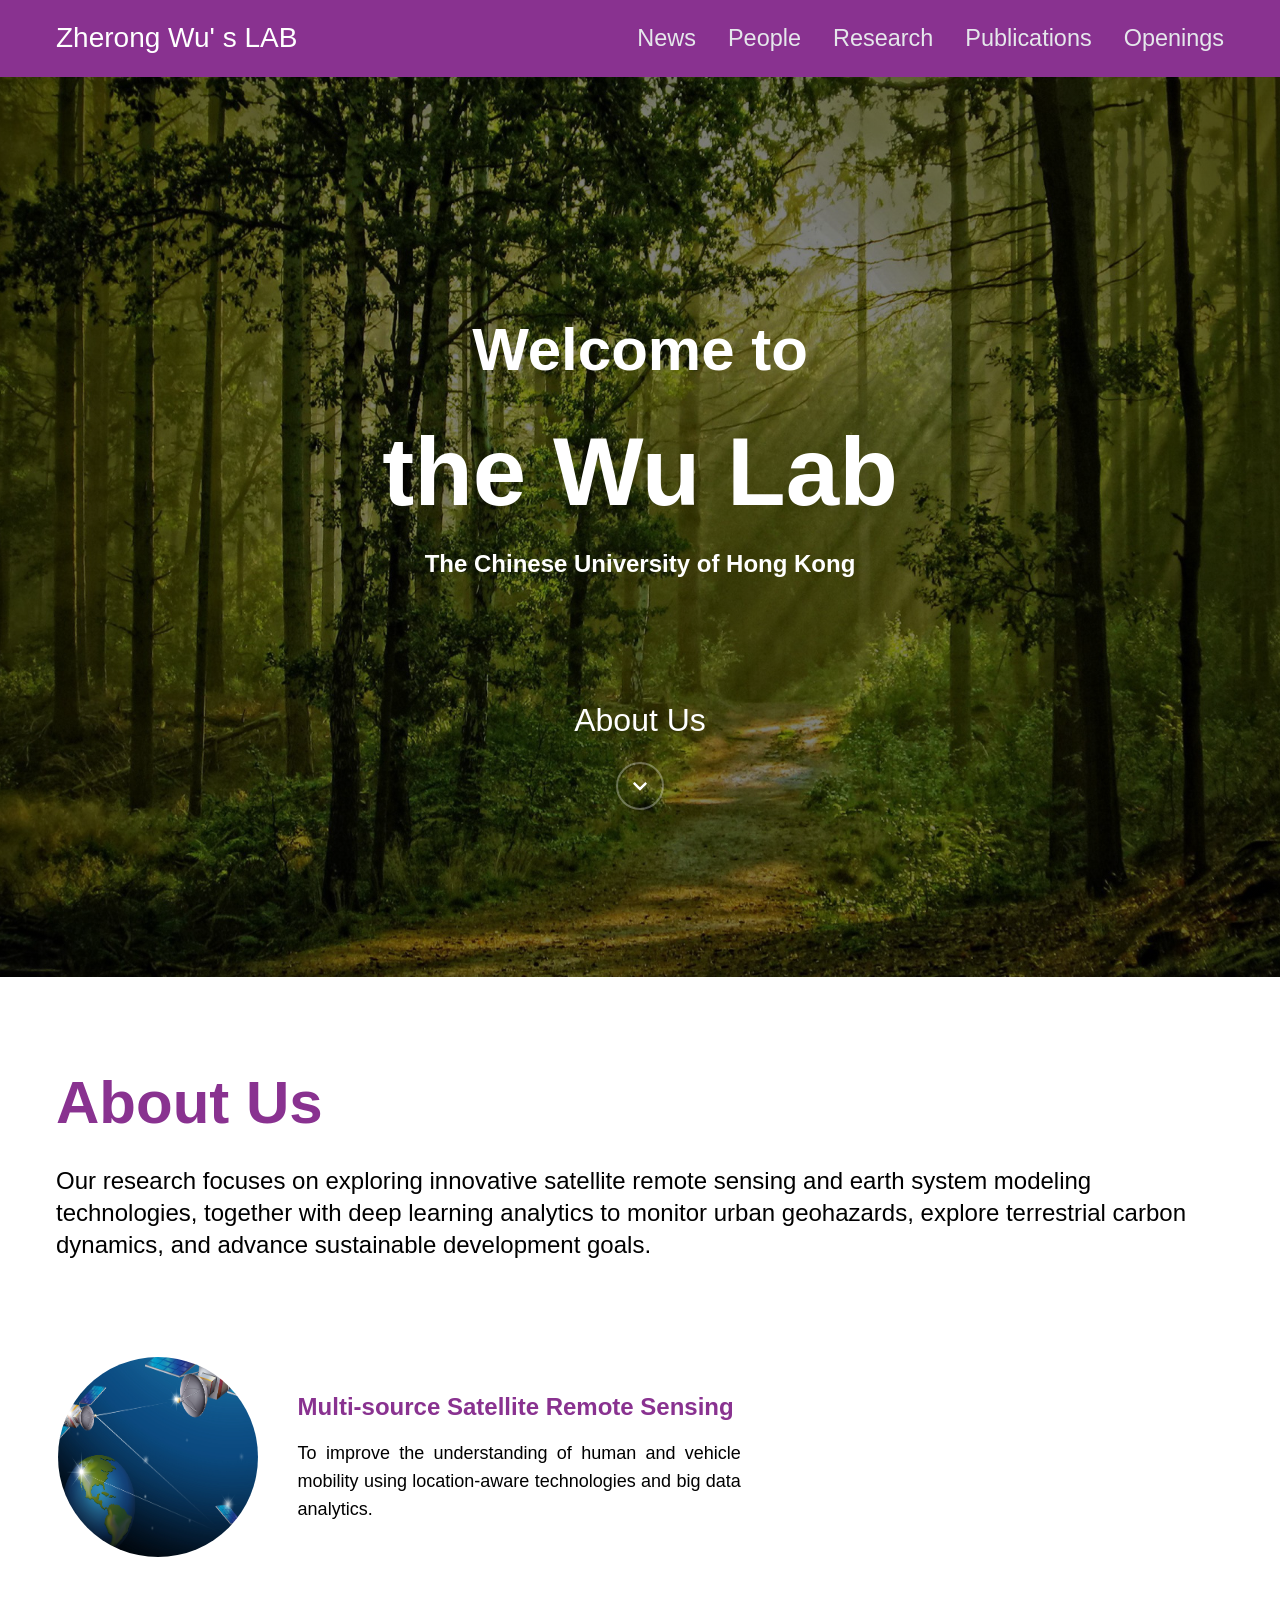
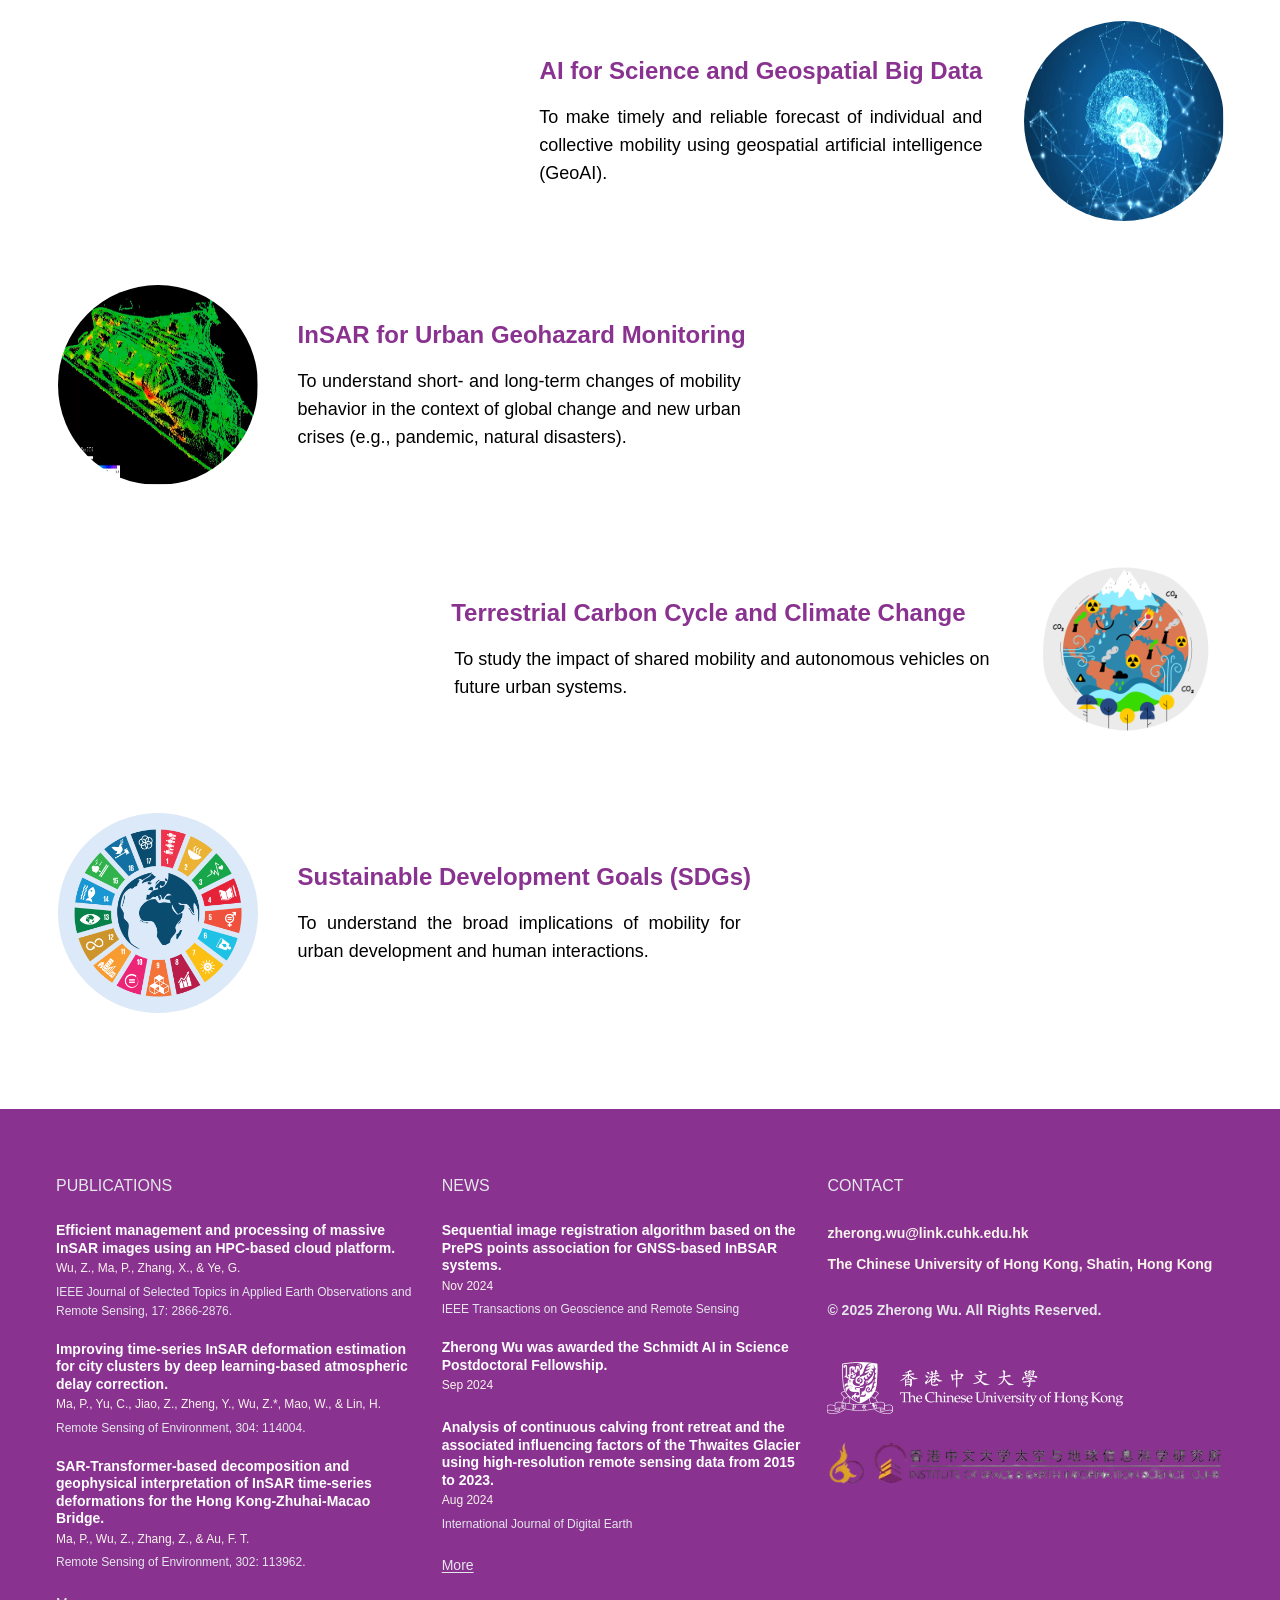
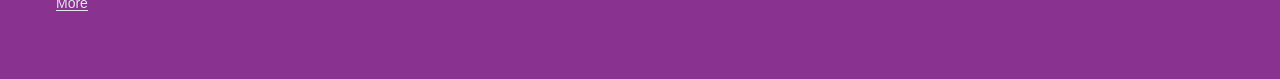
==== index.html @ 157e5510 "Update index.html" ====
<!DOCTYPE html>
<html lang="en">
<head>
    <meta charset="UTF-8">
    <meta name="viewport" content="width=device-width, initial-scale=1.0">
    <title>Science</title>
    <link rel="stylesheet" href="css/all.css">
    <link rel="stylesheet" href="css/common.css">
    <link rel="stylesheet" href="css/index.css">
</head>
<body>
    <nav class="navbar">
        <div class="wrapper">
            <div class="content">
                <div class="logo">
                    <a href="index.html">
                        <h1 class="logo">Zherong Wu' s LAB</h1>
                    </a>
                </div>
                <button class="menu">
                    <span></span>
                    <span></span>
                    <span></span>
                </button>
                <ul class="nav">
                    <li><a href="news.html">News</a></li>
                    <li><a href="people.html">People</a></li>
                    <li><a href="research.html">Research</a></li>
                    <li><a href="publications.html">Publications</a></li>
                    <li><a href="openings.html">Openings</a></li>
                </ul>
            </div>
        </div>
    </nav>

    <section class="banner">
        <div class="content">
            <div class="title">
                <h2>Welcome to</h2>
                <h1>the Wu Lab</h1>
                <h3>The Chinese University of Hong Kong</h3>
            </div>
            <a href="#" class="btn">
                <span>About Us</span>
                <svg class="icon" viewBox="0 0 24 24">
                    <path d="M7.41 8.59L12 13.17l4.59-4.58L18 10l-6 6-6-6 1.41-1.41z"/>
                </svg>
            </a>
        </div>
    </section>

    <section class="about">
        <div class="wrapper">
            <div class="intro">
                <h2>About Us</h2>
                <p style="color:#000;">Our research focuses on exploring innovative satellite remote sensing and earth system modeling technologies, together with deep learning analytics to monitor urban geohazards, explore terrestrial carbon dynamics, and advance sustainable development goals.</p>
            </div>

            <div class="grid">
                <div class="item">
                    <a href="#" class="image">
                        <img src="images/Satellite Remote Sensing.jpg" alt="">
                    </a>
                    <div class="content">
                        <h3>Multi-source Satellite Remote Sensing</h3>
                        <p>To improve the understanding of human and vehicle mobility using location-aware technologies and big data analytics.</p>
                    </div>
                </div>

                <div class="item reverse">
                    <div class="content">
                        <h3>AI for Science and Geospatial Big Data</h3>
                        <p>To make timely and reliable forecast of individual and collective mobility using geospatial artificial intelligence (GeoAI).</p>
                    </div>
                    <a href="#" class="image">
                        <img src="images/test.png" alt="">
                    </a>
                </div>

                <div class="item">
                    <a href="#" class="image">
                        <img src="images/20250219142546.png" alt="">
                    </a>
                    <div class="content">
                        <h3>InSAR for Urban Geohazard Monitoring</h3>
                        <p>To understand short- and long-term changes of mobility behavior in the context of global change and new urban crises (e.g., pandemic, natural disasters).</p>
                    </div>
                </div>

                <div class="item reverse">
                    <div class="content">
                        <h3 style="position: relative;left:-88px;">Terrestrial Carbon Cycle and Climate Change</h3>
                        <p style="text-align: left !important;position: relative;left: -85px;width: 564px;">To study the impact of shared mobility and autonomous vehicles on future urban systems.</p>
                    </div>
                    <a href="#" class="image">
                        <img src="images/Terrestrial Carbon Cycle.jpg" alt="">
                    </a>
                </div>

                <div class="item">
                    <a href="#" class="image">
                        <img src="images/SDGS.png" alt="">
                    </a>
                    <div class="content">
                        <h3>Sustainable Development Goals (SDGs)</h3>
                        <p>To understand the broad implications of mobility for urban development and human interactions.</p>
                    </div>
                </div>
    </section>

 <footer class="footer">
        <div class="wrapper">
            <div class="content">
                <div class="section">
                    <h4>PUBLICATIONS</h4>
                    <div class="item">
                        <a href="#">
                            <h4>Efficient management and processing of massive InSAR images using an HPC-based cloud platform.</h4>
                        </a>
                        <div class="authors">Wu, Z., Ma, P., Zhang, X., & Ye, G.</div>
                        <div class="journal">IEEE Journal of Selected Topics in Applied Earth Observations and Remote Sensing, 17: 2866-2876.</div>
                    </div>
                    <div class="item">
                        <a href="#">
                            <h4>Improving time-series InSAR deformation estimation for city clusters by deep learning-based atmospheric delay correction.</h4>
                        </a>
                        <div class="authors">Ma, P., Yu, C., Jiao, Z., Zheng, Y., Wu, Z.*, Mao, W., & Lin, H.</div>
                        <div class="journal">Remote Sensing of Environment, 304: 114004.</div>
                    </div>
                    <div class="item">
                        <a href="#">
                            <h4>SAR-Transformer-based decomposition and geophysical interpretation of InSAR time-series deformations for the Hong Kong-Zhuhai-Macao Bridge.</h4>
                        </a>
                        <div class="authors">Ma, P., Wu, Z., Zhang, Z., & Au, F. T.</div>
                        <div class="journal">Remote Sensing of Environment, 302: 113962.</div>
                    </div>
                    <a href="#" class="more">More</a>
                </div>

                <div class="section">
                    <h4>NEWS</h4>
                    <div class="item">
                        <a href="#">
                            <h4> Sequential image registration algorithm based on the PrePS points association for GNSS-based InBSAR systems.</h4>
                        </a>
                        <div class="date">Nov 2024</div>
                        <div class="journal">IEEE Transactions on Geoscience and Remote Sensing</div>
                    </div>
                    <div class="item">
                        <a href="#">
                            <h4>Zherong Wu was awarded the Schmidt AI in Science Postdoctoral Fellowship.</h4>
                        </a>
                        <div class="date">Sep 2024</div>
                    </div>
                    <div class="item">
                        <a href="#">
                            <h4> Analysis of continuous calving front retreat and the associated influencing factors of the Thwaites Glacier using high-resolution remote sensing data from 2015 to 2023.</h4>
                        </a>
                        <div class="date">Aug 2024</div>
                        <div class="journal">International Journal of Digital Earth</div>
                    </div>
                    <a href="#" class="more">More</a>
                </div>

                <div class="section">
                    <h4>CONTACT</h4>
                    <a href="#" class="email">zherong.wu@link.cuhk.edu.hk</a>
                    <p class="address"> The Chinese University of Hong Kong, Shatin, Hong Kong</p>
                    <div class="copyright">© 2025 Zherong Wu. All Rights Reserved.</div>
                    <div class="logos">
                        <a href="#"><img src="images/Logo1.png" alt=""></a>
                        <a href="#"><img src="images/ISEIS_logo.png" alt=""></a>
                    </div>
                </div>
            </div>
        </div>
    </footer>
    <script src="js/script.js"></script>
</body>
</html>
---- css/common.css ----
* {
    margin: 0;
    padding: 0;
    box-sizing: border-box;
}

body {
    font-family: Georgia, Arial, sans-serif;
    line-height: 1.6;
}

a {
    text-decoration: none;
}

li {
    list-style: none;
}

.wrapper {
    max-width: 1200px;
    margin: 0 auto;
    padding: 0 1rem;
}

.navbar {
    font-family: DM Sans,sans-serif;
    position: relative;
    padding: 1rem 2rem;
    background-color: #893290;
}

.navbar .content {
    display: flex;
    justify-content: space-between;
    align-items: center;
}

.navbar .logo {
    display: flex;
    align-items: center;
}

.navbar .logo img {
    width: auto;
    height: 54px;
}

.navbar .logo h1{
    color: #fff;
    font-weight: 300;
}

.navbar .nav {
    display: flex;
    gap: 2rem;
    background-color: #893290;
    transition: all 0.3s ease-in-out;
}

.navbar .nav a {
    font-size: 1.465rem;
    line-height: 1.75rem;
    color: #e5e7eb;
    transition: all 0.3s ease;
}

.navbar .nav a:hover {
    color: #69c0ff;
}

.navbar .menu {
    display: none;
    position: relative;
    flex-direction: column;
    justify-content: space-between;
    width: 30px;
    height: 21px;
    padding: 0;
    background: transparent;
    border: none;
    cursor: pointer;
    z-index: 10;
}

.navbar .menu span {
    width: 100%;
    height: 3px;
    background-color: #e5e7eb;
    transition: all 0.3s ease-in-out;
}

.footer {
    padding: 4rem 0;
    background-color: #893290;
    color: #e5e7eb;
}

.footer .content {
    display: flex;
    gap: 1.5rem;
}

.footer .section {
    display: flex;
    flex-direction: column;
    flex: 1;
    gap: 0.5rem;
}

.footer h4 {
    margin-bottom: 1rem;
    font-size: 1rem;
    font-weight: 400;
}

.footer .item {
    margin-bottom: 0.75rem;
}

.footer .item h4 {
    margin-bottom: 0.125rem;
    font-size: 0.875rem;
    line-height: 1.25;
    font-weight: bold;
    color: #fff;
    text-underline-offset: 4px;
}

.footer .item h4:hover {
    text-decoration: underline;
}

.footer .authors,
.footer .date {
    margin-bottom: 0.25rem;
    font-size: 0.75rem;
    color: #f8f4eb;
}

.footer .journal {
    font-size: 0.75rem;
    /* font-style: italic; */
    font-weight: 300;
}

.footer .more {
    font-size: 0.875rem;
    /* font-style: italic; */
    color: #e5e7eb;
    text-decoration: underline;
    text-underline-offset: 2px;
    transition: all 0.3s;
}

.footer .more:hover {
    color: #69c0ff;
}

.footer .email,
.footer .address {
    font-size: 0.875rem;
    font-weight: bold;
    color: #f8f4eb;
}

.footer .email:hover {
    text-decoration: underline;
    text-underline-offset: 2px;
}

.footer .copyright {
    margin: 1rem 0 2rem;
    font-size: 0.875rem;
    font-weight: bold;
}

.footer .logos {
    display: flex;
    flex-direction: column;
    gap: 1rem;
}

.footer .logos img {
    height: 52px;
}

@media (max-width: 768px) {
    .footer .content {
        flex-direction: column;
        gap: 2.5rem;
    }

    .navbar .menu {
        display: flex;
    }

    .navbar .nav {
        position: absolute;
        display: flex;
        flex-direction: column;
        top: 100%;
        left: 0;
        right: 0;
        padding: 0;
        gap: 0;
        background-color: #893290;
        box-shadow: 0 2px 5px rgba(0,0,0,0.2);
        opacity: 0;
        visibility: hidden;
        transform: translateY(-10px);
        pointer-events: none;
        z-index: 1000;
    }

    .navbar .nav.active {
        padding: 1rem 0;
        opacity: 1;
        visibility: visible;
        transform: translateY(0);
        pointer-events: auto;
    }

    .navbar .nav li {
        width: 100%;
        opacity: 0;
        transform: translateX(-10px);
        transition: all 0.3s ease-in-out;
        border-bottom: 1px solid rgba(255, 255, 255, 0.1);
    }

    .navbar .nav li:last-child {
        border-bottom: none;
    }

    .navbar .nav a {
        display: block;
        padding: 1rem 2rem;
    }

    .navbar .nav a:hover {
        background-color: rgba(255, 255, 255, 0.05);
    }

    .navbar .nav.active li {
        opacity: 1;
        transform: translateX(0);
    }

    .navbar .menu.active span:nth-child(1) {
        transform: translateY(9px) rotate(45deg);
    }

    .navbar .menu.active span:nth-child(2) {
        opacity: 0;
    }

    .navbar .menu.active span:nth-child(3) {
        transform: translateY(-9px) rotate(-45deg);
    }
}
---- css/index.css ----
/*  */
.banner {
    font-family: DM Sans,sans-serif;
    display: flex;
    align-items: flex-start;
    justify-content: center;
    position: relative;
    height: 100vh;
    text-align: center;
    color: #fff;
    background-image: linear-gradient(rgba(0, 0, 0, 0.5), rgba(0, 0, 0, 0.5)), url('../images/Forest.jpg');
    background-size: cover;
    background-position: center;
    background-repeat: no-repeat;
}

.banner .content {
    display: flex;
    flex-direction: column;
    justify-content: space-between;
    max-width: 1200px;
    height: 60vh;
    margin-top: 25vh;
    padding: 0 1rem;
}

.banner .title {
    margin-bottom: auto;
}

.banner h2 {
    margin-bottom: 1rem;
    font-size: 3.75rem;
    font-weight: 600;
}

.banner h1 {
    margin-bottom: 1rem;
    font-size: 6rem;
    line-height: 1.2;
    font-weight: 700;
}

.banner h3 {
    margin-bottom: 3rem;
    font-size: 1.5rem;
    font-weight: 600;
}

.banner .btn {
    display: inline-flex;
    flex-direction: column;
    align-items: center;
    gap: 1rem;
    margin-bottom: 2rem;
    font-size: 2rem;
    color: #fff;
    transition: all 0.3s ease;
    animation: floating 2s ease-in-out infinite;
}

.banner .btn span {
    font-weight: 300;
}

.banner .btn .icon {
    width: 48px;
    height: 48px;
    padding: 8px;
    fill: currentColor;
    border: 2px solid rgba(255, 255, 255, 0.3);
    border-radius: 50%;
    transition: all 0.3s ease;
}

.banner .btn:hover {
    color: #69c0ff;
}

.banner .btn:hover .icon {
    border-color: #69c0ff;
}

@media (max-width: 768px) {
    .banner h1 {
        font-size: 3.75rem;
    }

    .banner h2 {
        font-size: 1.5rem;
    }

    .banner h3 {
        font-size: 1.25rem;
    }

    .banner .btn {
        font-size: 1.5rem;
    }

    .banner .btn .icon {
        width: 40px;
        height: 40px;
        padding: 6px;
    }
}

@media (max-width: 480px) {
    .banner h1 {
        font-size: 3rem;
    }

    .banner h2 {
        font-size: 1.25rem;
    }

    .banner h3 {
        font-size: 1rem;
    }
}

@keyframes floating {
    0% {
        transform: translateY(0);
    }
    50% {
        transform: translateY(15px);
    }
    100% {
        transform: translateY(0);
    }
}

.about {
    padding: 6rem 0;
}

.about .intro {
    margin: 0 auto 6rem;
}

.about .intro h2 {
    font-family: DM Sans,sans-serif;
    margin-bottom: 2rem;
    font-size: 3.75rem;
    line-height: 1;
    color: #893290;
}

.about .intro p {
    font-size: 1.5rem;
    line-height: 2rem;
    color: #893290;
}

.about .intro .link {
    color: #D4A6E3;
}

.about .grid {
    display: grid;
    grid-template-columns: repeat(5, 1fr);
    gap: 2.5rem;
    row-gap: 4rem;
}

.about .grid .item {
    display: contents;
}

.about .grid .image {
    grid-column: span 1;
    justify-self: end;
    width: 200px;
    height: 200px;
    border-radius: 50%;
    overflow: hidden;
}

.about .grid .content {
    grid-column: span 2;
    align-self: center;
}

.about .grid .item.reverse .image {
    grid-column: 5/6;
}

.about .grid .item.reverse .content {
    grid-column: 3/5;
    text-align: right;
}

.about .grid .image img {
    width: 100%;
    height: 100%;
    object-fit: fill;
}

.about .grid h3 {
    font-family: DM Sans,sans-serif;
    margin-bottom: 1rem;
    font-size: 1.5rem;
    line-height: 2rem;
    font-weight: 700;
    color: #893290;
    white-space: nowrap;
}

.about .grid p {
    font-size: 1.125rem;
    line-height: 1.75rem;
    color: #000;
    text-align: justify;
}

@media (max-width: 1024px) {
    .about .grid .image {
        width: 160px;
        height: 160px;
    }

    .about .grid h3 {
        font-size: 1.25rem;
        line-height: 1.75rem;
    }

    .about .grid p {
        font-size: 1rem;
        line-height: 1.5rem;
    }
}

@media (max-width: 768px) {
    .banner h1 {
        font-size: 3rem;
    }

    .banner h2 {
        font-size: 1.5rem;
    }

    .banner h3 {
        font-size: 1.25rem;
    }

    .banner .btn {
        font-size: 1.5rem;
    }

    .banner .btn .icon {
        width: 40px;
        height: 40px;
        padding: 6px;
    }

    .about {
        padding: 4rem 0;
    }

    .about .intro {
        margin-bottom: 4rem;
        padding: 0 1rem;
    }

    .about .grid {
        display: grid;
        grid-template-columns: repeat(3, 1fr);
        gap: 2.5rem;
        padding: 0 1rem;
    }

    .about .grid .image {
        width: 90px;
        height: 90px;
        grid-column: span 1;
    }

    .about .grid .content {
        grid-column: span 2;
    }

    .about .grid .item.reverse .image {
        grid-column: 3/4;
    }

    .about .grid .item.reverse .content {
        grid-column: 1/3;
        text-align: right;
    }

    .about .grid h3 {
        margin-bottom: 0.5rem;
        font-size: 0.75rem;
        line-height: 1rem;
    }

    .about .grid p {
        font-size: 0.75rem;
        line-height: 1rem;
    }
}

@media (max-width: 640px) {
    .about .intro h2 {
        font-size: 1.25rem;
        line-height: 1.75rem;
    }

    .about .intro p {
        font-size: 1.25rem;
        line-height: 1.75rem;
    }
}

@media (max-width: 480px) {
    .banner h1 {
        font-size: 2.5rem;
    }

    .banner h2 {
        font-size: 1.25rem;
    }

    .banner h3 {
        font-size: 1rem;
    }

    .about .intro h2 {
        font-size: 2rem;
    }

    .about .intro p {
        font-size: 1rem;
    }

    .about .grid .image {
        width: 90px;
        height: 90px;
    }
}
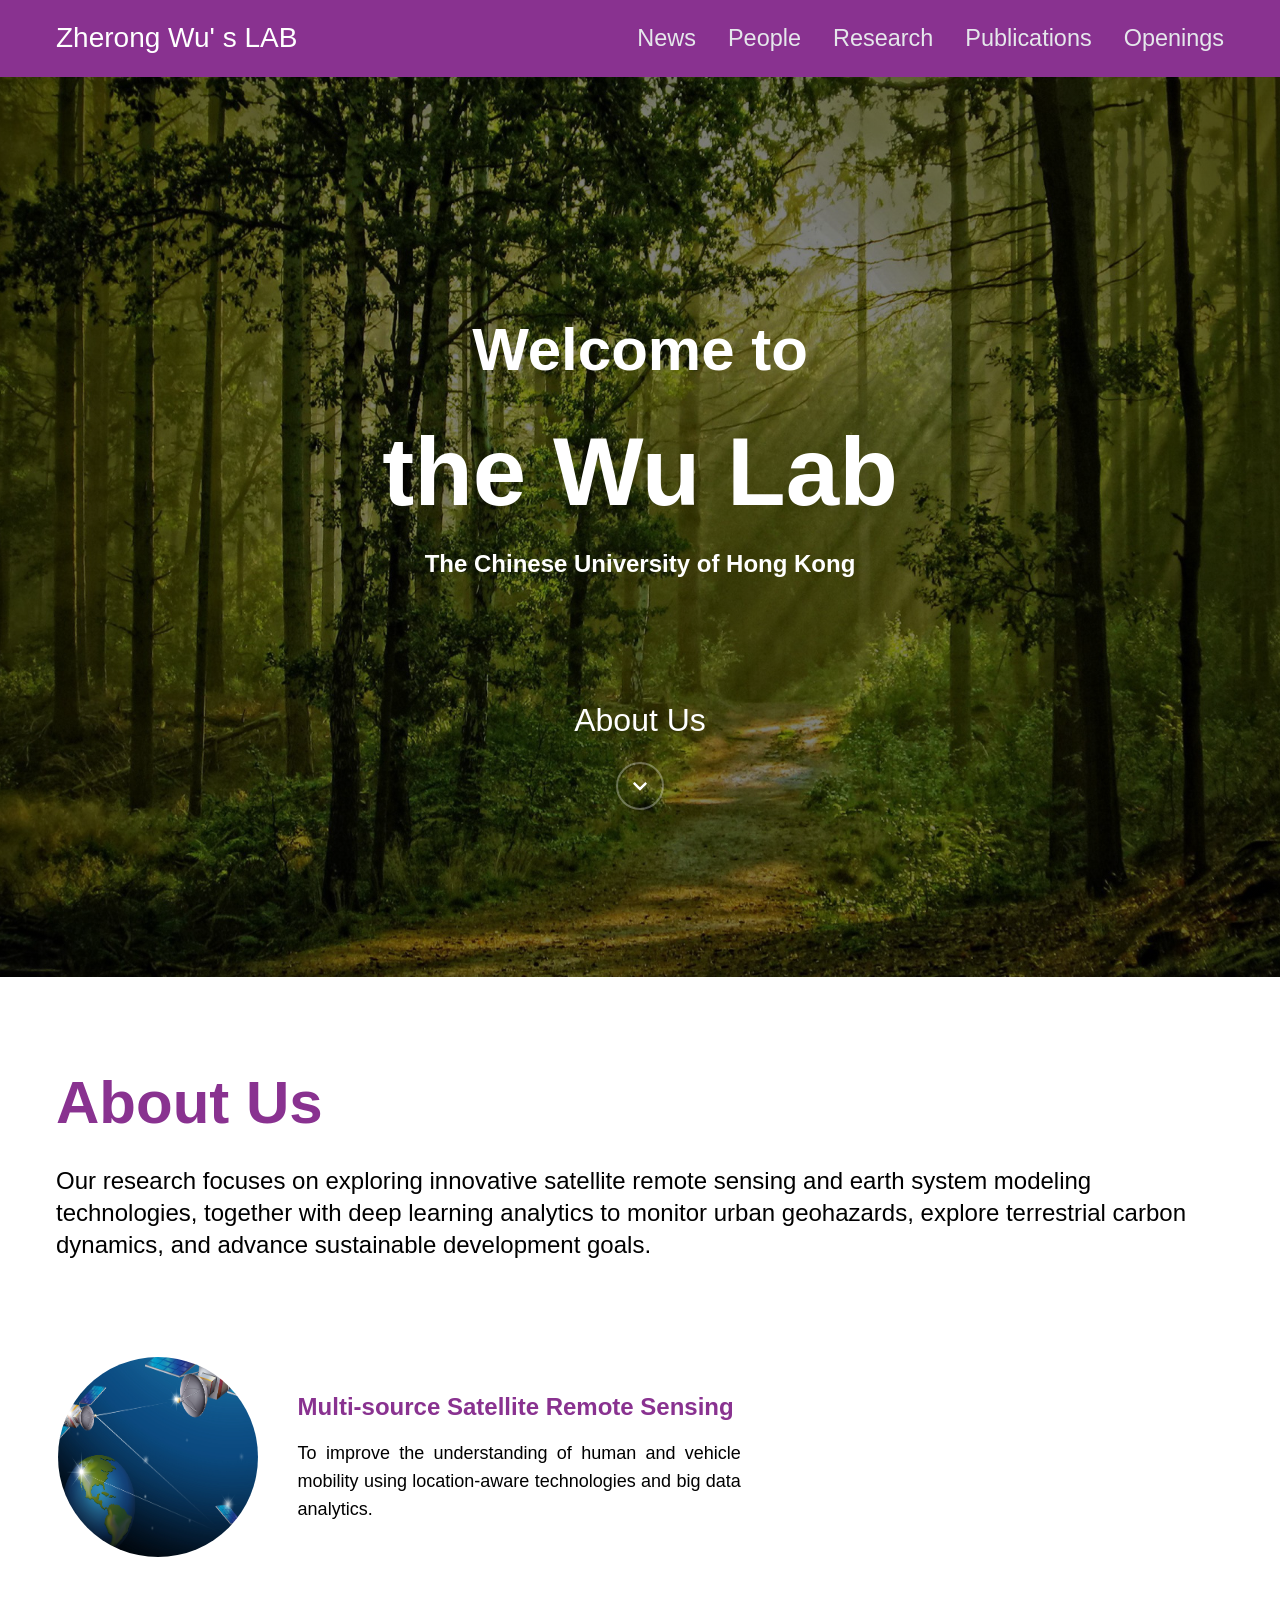
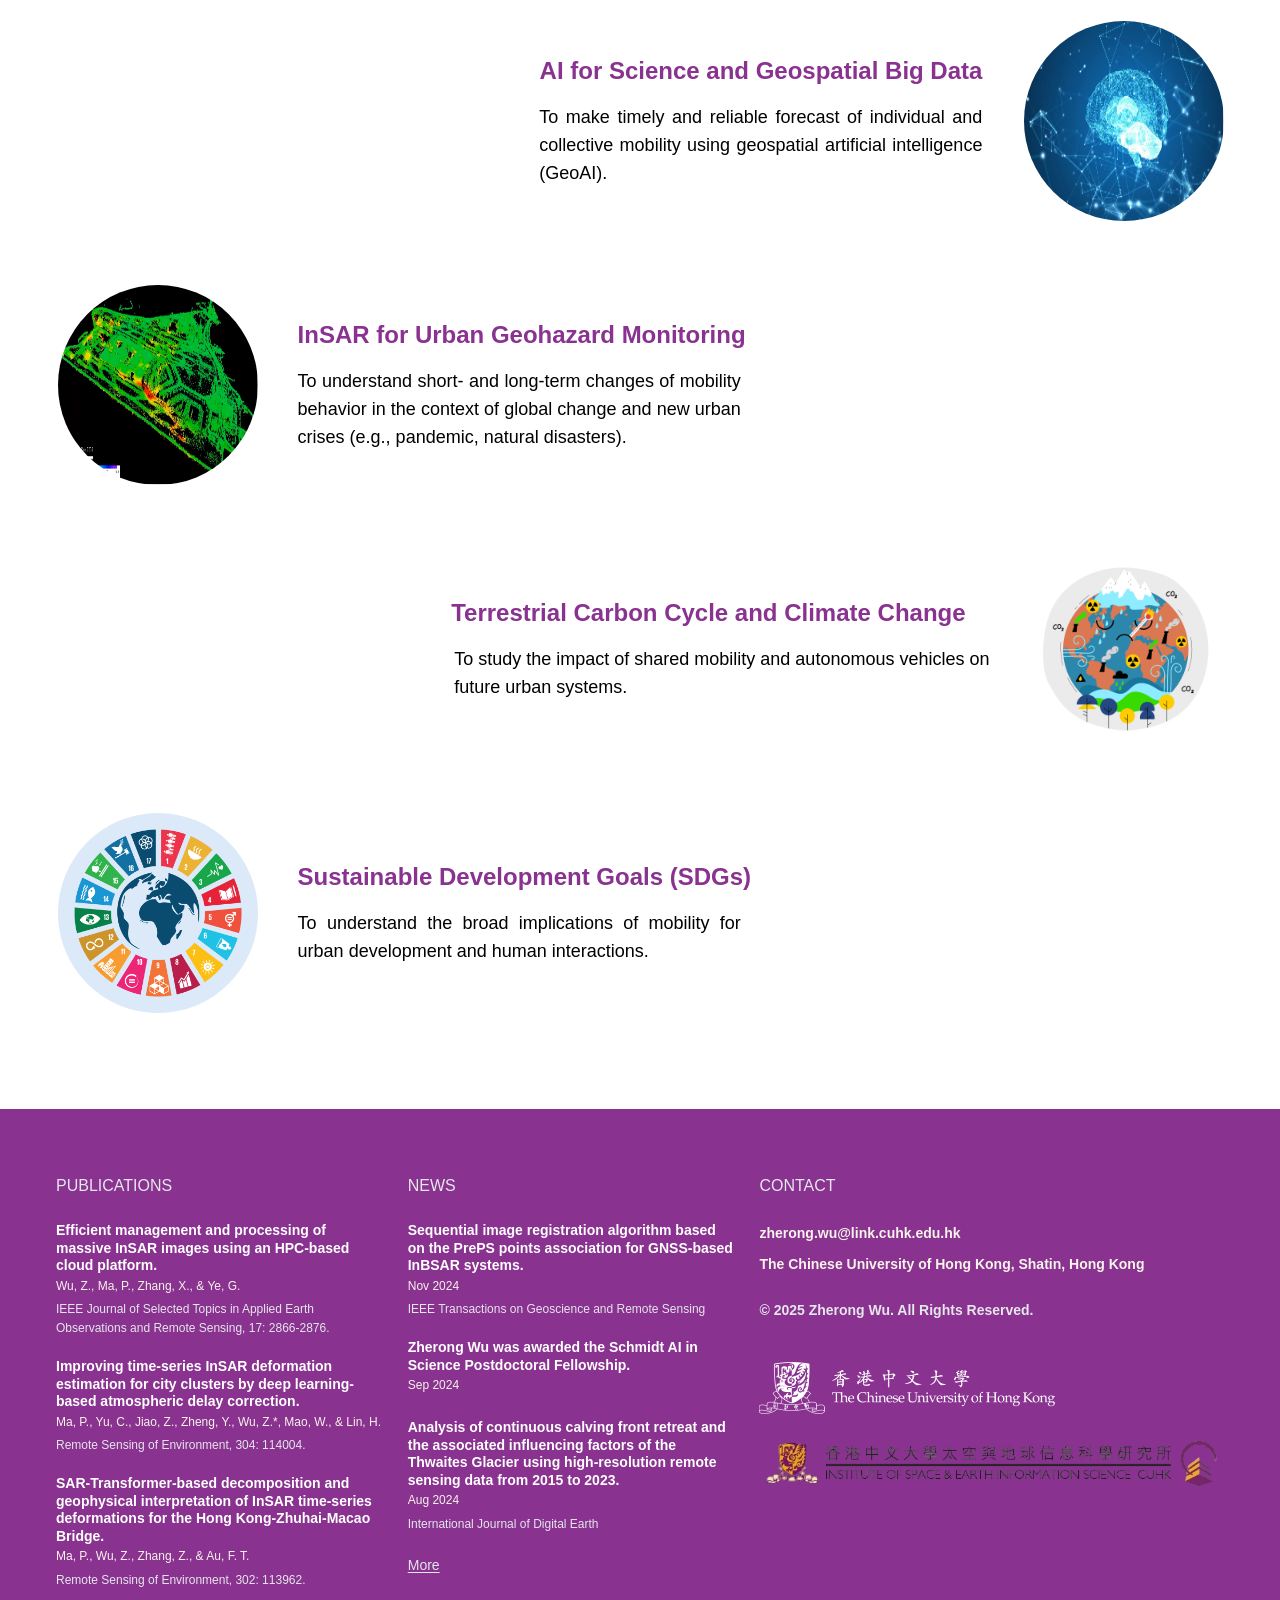
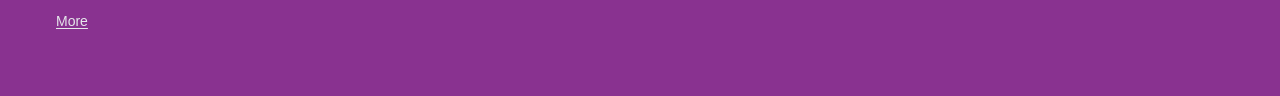
==== commit b90343f0: "Update index.html" ====
--- a/index.html
+++ b/index.html
@@ -169,7 +169,7 @@
                     <div class="copyright">© 2025 Zherong Wu. All Rights Reserved.</div>
                     <div class="logos">
                         <a href="#"><img src="images/Logo1.png" alt=""></a>
-                        <a href="#"><img src="images/ISEIS_logo.png" alt=""></a>
+                        <a href="#"><img src="images/ISEIS-remove.png" alt=""></a>
                     </div>
                 </div>
             </div>
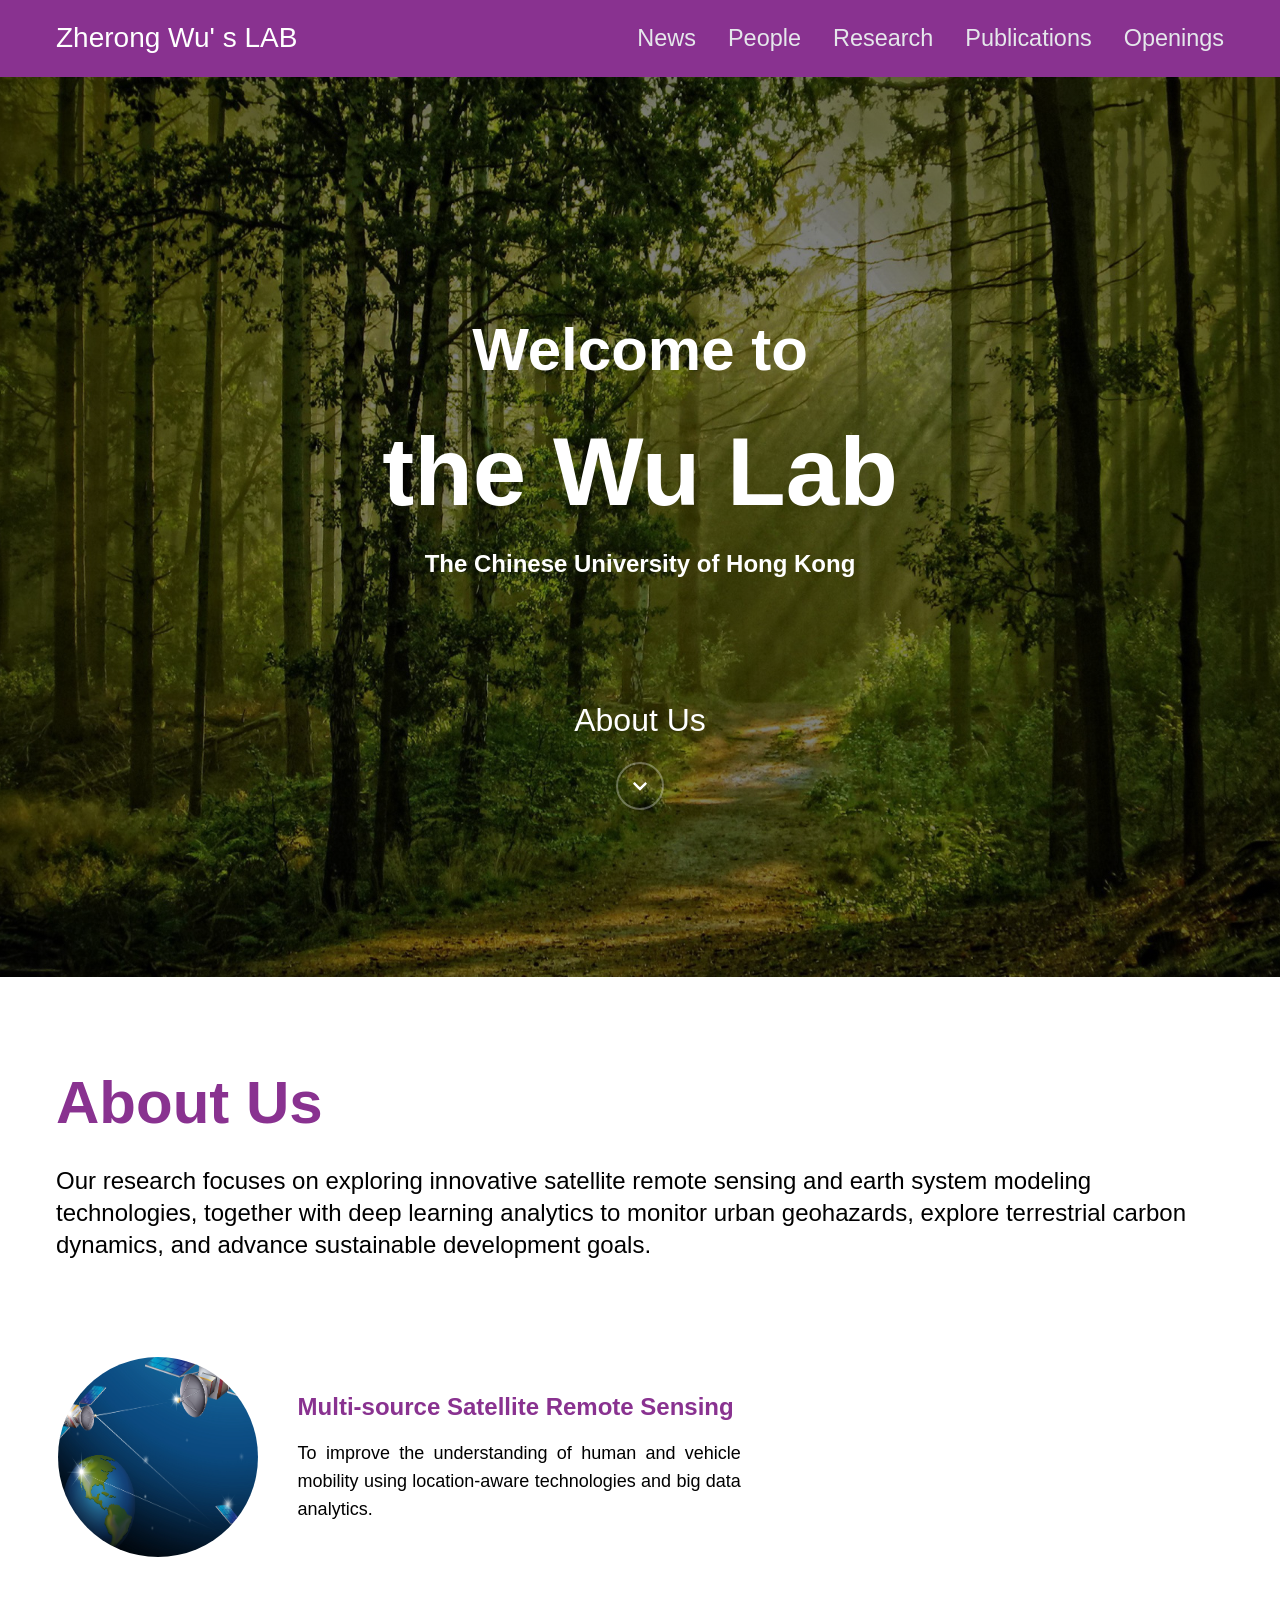
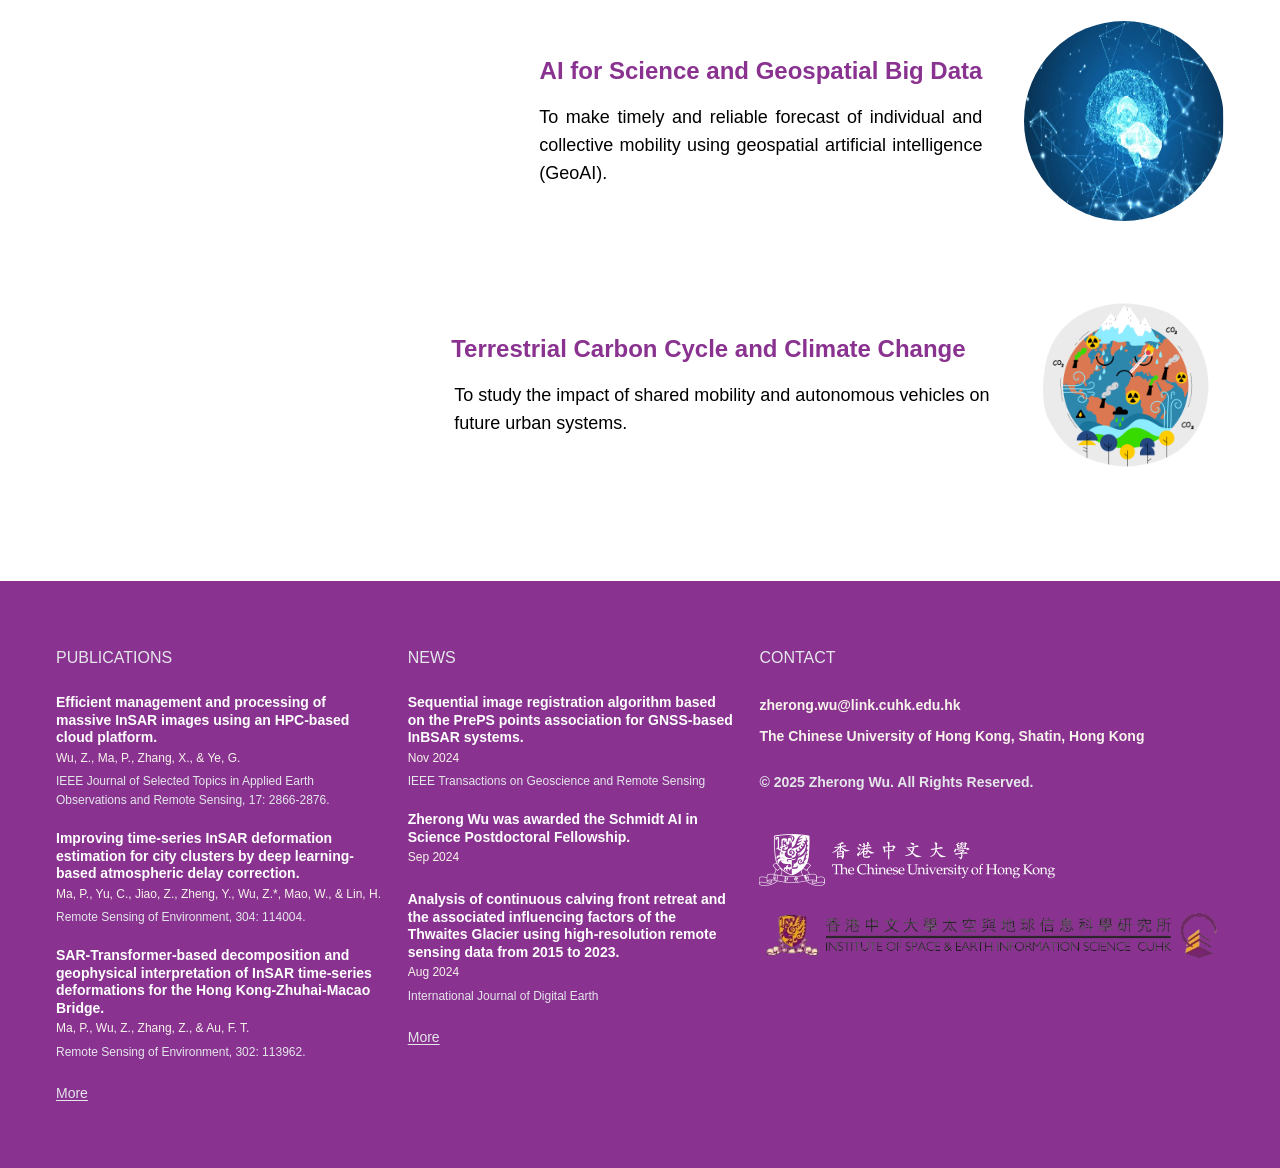
==== commit 85b7298a: "Update index.html" ====
--- a/index.html
+++ b/index.html
@@ -77,16 +77,6 @@
                     </a>
                 </div>
 
-                <div class="item">
-                    <a href="#" class="image">
-                        <img src="images/20250219142546.png" alt="">
-                    </a>
-                    <div class="content">
-                        <h3>InSAR for Urban Geohazard Monitoring</h3>
-                        <p>To understand short- and long-term changes of mobility behavior in the context of global change and new urban crises (e.g., pandemic, natural disasters).</p>
-                    </div>
-                </div>
-
                 <div class="item reverse">
                     <div class="content">
                         <h3 style="position: relative;left:-88px;">Terrestrial Carbon Cycle and Climate Change</h3>
@@ -95,16 +85,6 @@
                     <a href="#" class="image">
                         <img src="images/Terrestrial Carbon Cycle.jpg" alt="">
                     </a>
-                </div>
-
-                <div class="item">
-                    <a href="#" class="image">
-                        <img src="images/SDGS.png" alt="">
-                    </a>
-                    <div class="content">
-                        <h3>Sustainable Development Goals (SDGs)</h3>
-                        <p>To understand the broad implications of mobility for urban development and human interactions.</p>
-                    </div>
                 </div>
     </section>
 
--- a/css/common.css
+++ b/css/common.css
@@ -48,7 +48,7 @@
 
 .navbar .logo h1{
     color: #fff;
-    font-weight: 300;
+    font-weight: 400;
 }
 
 .navbar .nav {
@@ -258,4 +258,4 @@
     .navbar .menu.active span:nth-child(3) {
         transform: translateY(-9px) rotate(-45deg);
     }
-}+}
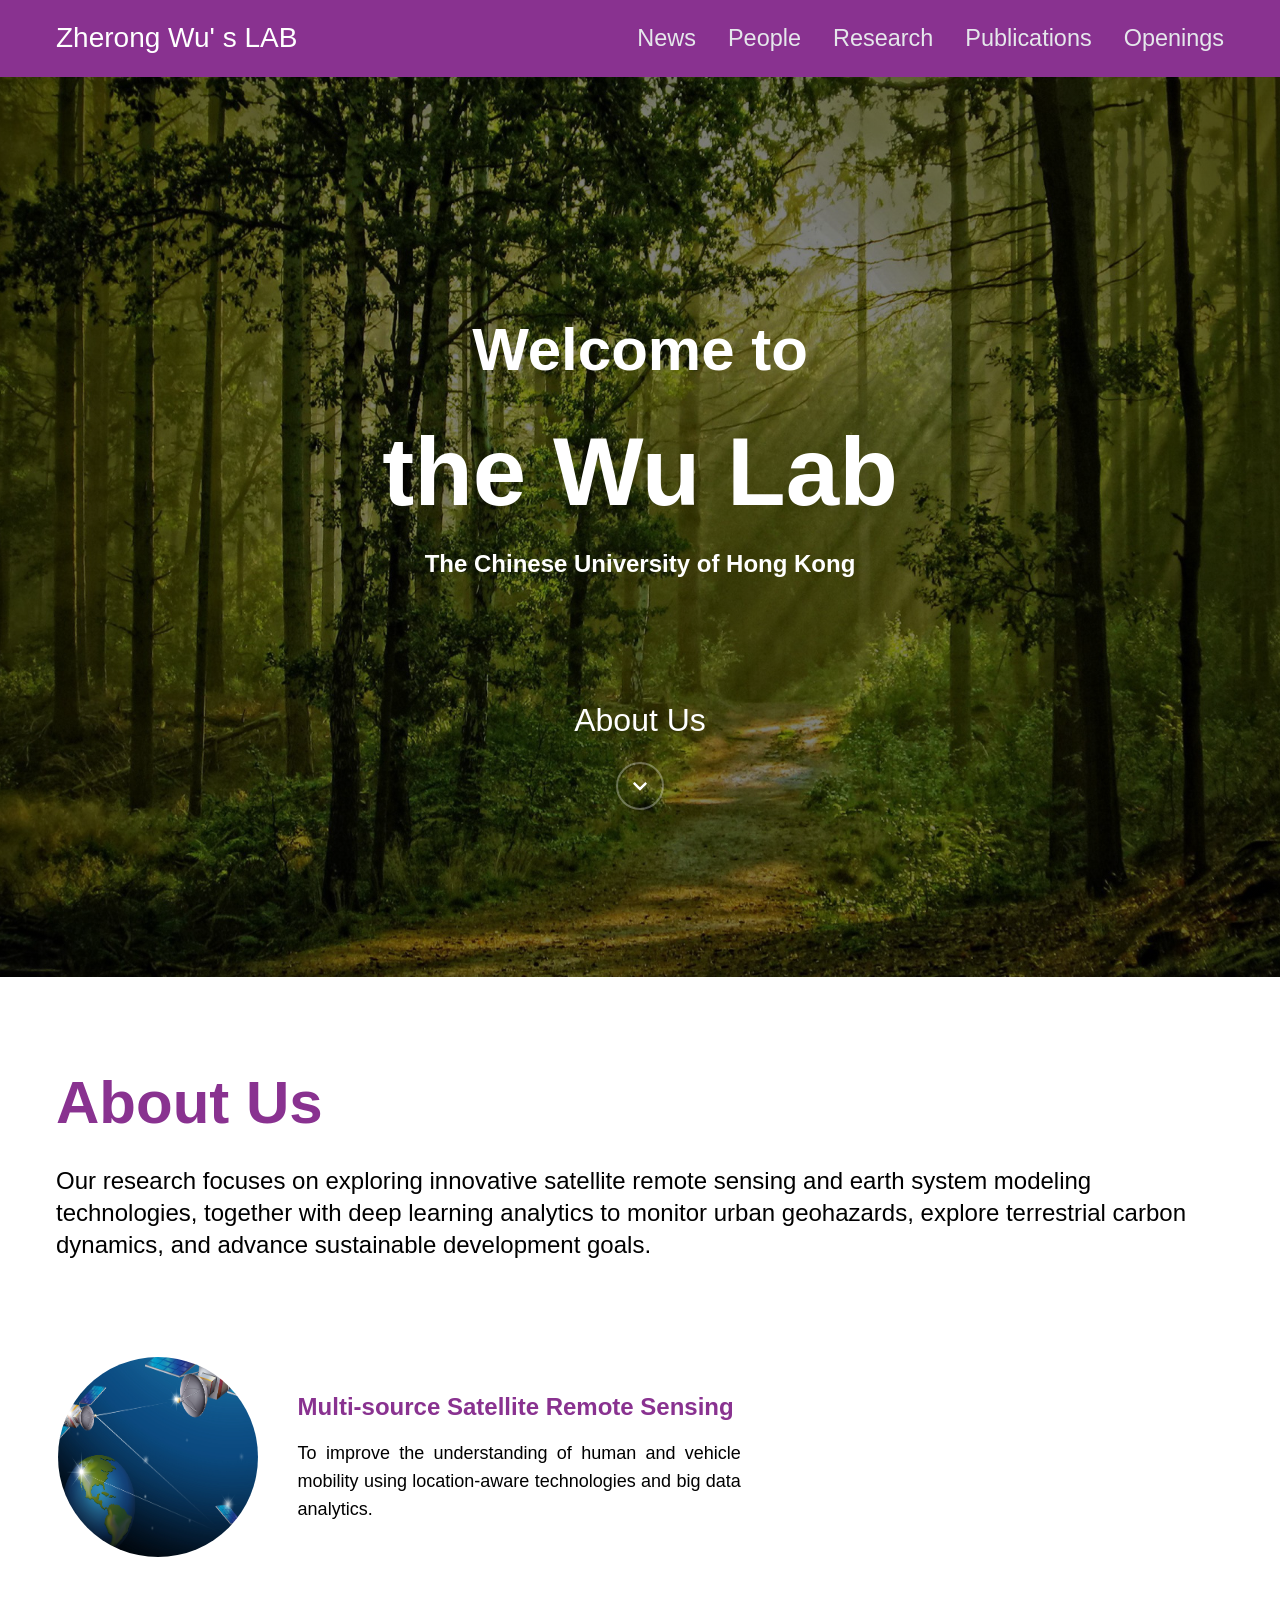
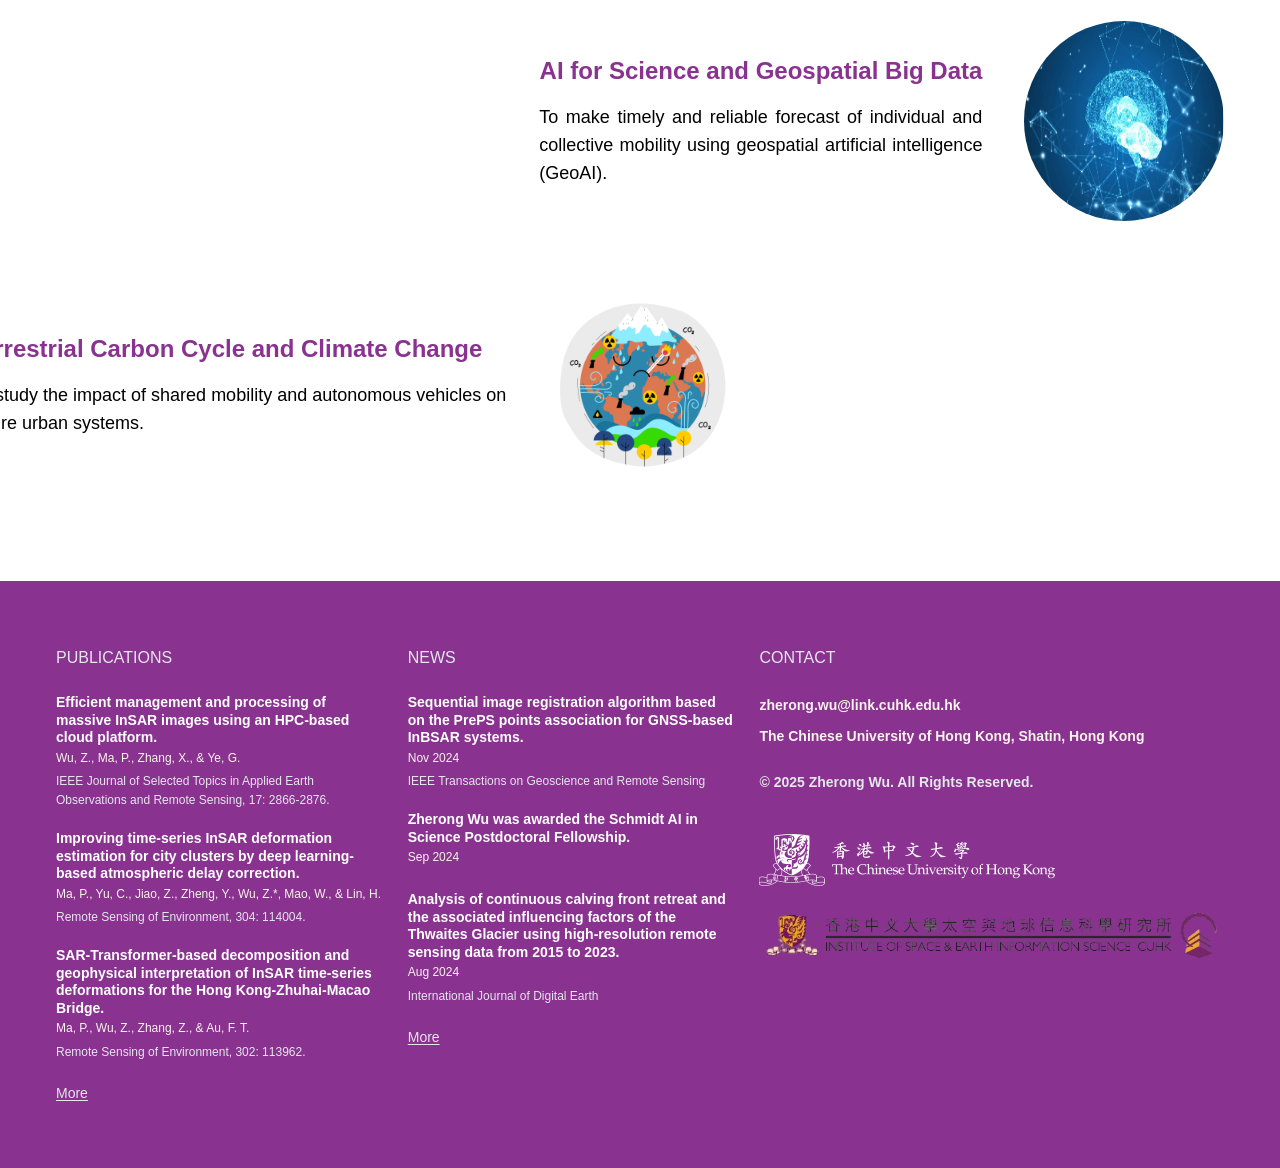
==== commit f482f267: "Update index.html" ====
--- a/index.html
+++ b/index.html
@@ -77,7 +77,7 @@
                     </a>
                 </div>
 
-                <div class="item reverse">
+                <div class="item">
                     <div class="content">
                         <h3 style="position: relative;left:-88px;">Terrestrial Carbon Cycle and Climate Change</h3>
                         <p style="text-align: left !important;position: relative;left: -85px;width: 564px;">To study the impact of shared mobility and autonomous vehicles on future urban systems.</p>
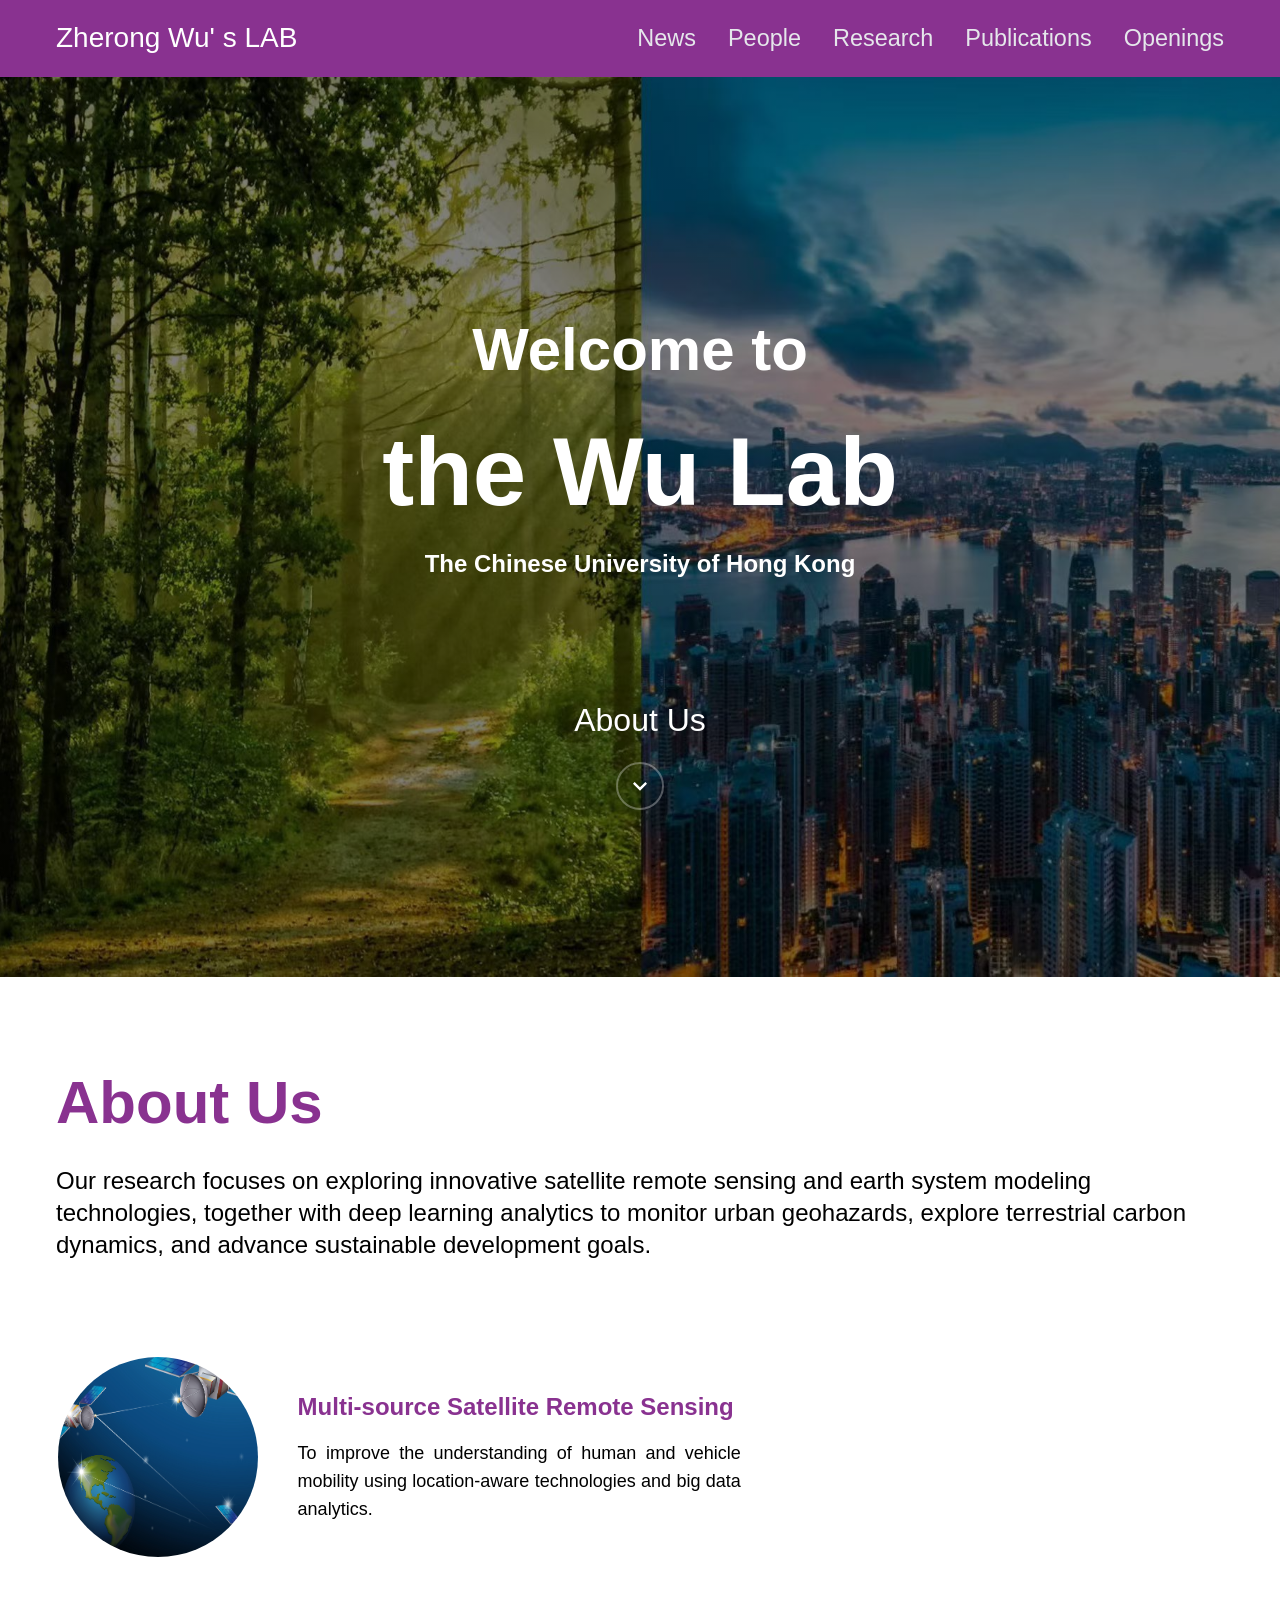
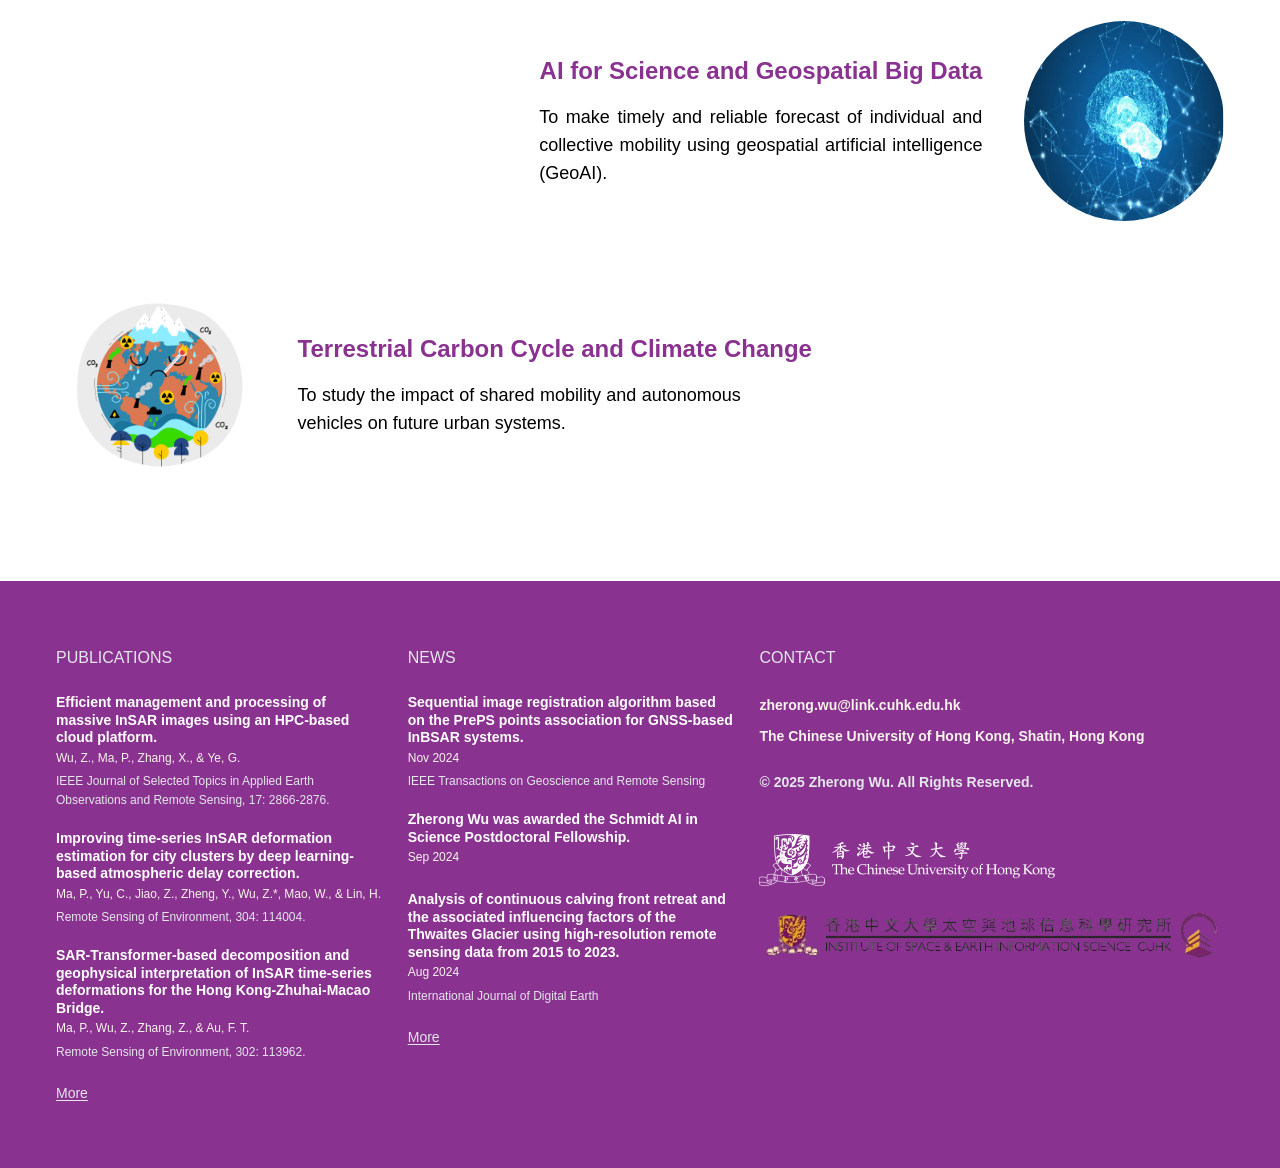
==== commit 3e0f591d: "Update index.html" ====
--- a/index.html
+++ b/index.html
@@ -1,5 +1,6 @@
 <!DOCTYPE html>
 <html lang="en">
+
 <head>
     <meta charset="UTF-8">
     <meta name="viewport" content="width=device-width, initial-scale=1.0">
@@ -8,6 +9,7 @@
     <link rel="stylesheet" href="css/common.css">
     <link rel="stylesheet" href="css/index.css">
 </head>
+
 <body>
     <nav class="navbar">
         <div class="wrapper">
@@ -43,7 +45,7 @@
             <a href="#" class="btn">
                 <span>About Us</span>
                 <svg class="icon" viewBox="0 0 24 24">
-                    <path d="M7.41 8.59L12 13.17l4.59-4.58L18 10l-6 6-6-6 1.41-1.41z"/>
+                    <path d="M7.41 8.59L12 13.17l4.59-4.58L18 10l-6 6-6-6 1.41-1.41z" />
                 </svg>
             </a>
         </div>
@@ -53,7 +55,9 @@
         <div class="wrapper">
             <div class="intro">
                 <h2>About Us</h2>
-                <p style="color:#000;">Our research focuses on exploring innovative satellite remote sensing and earth system modeling technologies, together with deep learning analytics to monitor urban geohazards, explore terrestrial carbon dynamics, and advance sustainable development goals.</p>
+                <p style="color:#000;">Our research focuses on exploring innovative satellite remote sensing and earth
+                    system modeling technologies, together with deep learning analytics to monitor urban geohazards,
+                    explore terrestrial carbon dynamics, and advance sustainable development goals.</p>
             </div>
 
             <div class="grid">
@@ -63,14 +67,16 @@
                     </a>
                     <div class="content">
                         <h3>Multi-source Satellite Remote Sensing</h3>
-                        <p>To improve the understanding of human and vehicle mobility using location-aware technologies and big data analytics.</p>
+                        <p>To improve the understanding of human and vehicle mobility using location-aware technologies
+                            and big data analytics.</p>
                     </div>
                 </div>
 
                 <div class="item reverse">
                     <div class="content">
                         <h3>AI for Science and Geospatial Big Data</h3>
-                        <p>To make timely and reliable forecast of individual and collective mobility using geospatial artificial intelligence (GeoAI).</p>
+                        <p>To make timely and reliable forecast of individual and collective mobility using geospatial
+                            artificial intelligence (GeoAI).</p>
                     </div>
                     <a href="#" class="image">
                         <img src="images/test.png" alt="">
@@ -78,38 +84,45 @@
                 </div>
 
                 <div class="item">
-                    <div class="content">
-                        <h3 style="position: relative;left:-88px;">Terrestrial Carbon Cycle and Climate Change</h3>
-                        <p style="text-align: left !important;position: relative;left: -85px;width: 564px;">To study the impact of shared mobility and autonomous vehicles on future urban systems.</p>
-                    </div>
+                    
                     <a href="#" class="image">
                         <img src="images/Terrestrial Carbon Cycle.jpg" alt="">
                     </a>
+                    <div class="content">
+                        <h3>Terrestrial Carbon Cycle and Climate Change</h3>
+                        <p ">To study the
+                            impact of shared mobility and autonomous vehicles on future urban systems.</p>
+                    </div>
                 </div>
+            </div>
     </section>
 
- <footer class="footer">
+    <footer class="footer">
         <div class="wrapper">
             <div class="content">
                 <div class="section">
                     <h4>PUBLICATIONS</h4>
                     <div class="item">
                         <a href="#">
-                            <h4>Efficient management and processing of massive InSAR images using an HPC-based cloud platform.</h4>
+                            <h4>Efficient management and processing of massive InSAR images using an HPC-based cloud
+                                platform.</h4>
                         </a>
                         <div class="authors">Wu, Z., Ma, P., Zhang, X., & Ye, G.</div>
-                        <div class="journal">IEEE Journal of Selected Topics in Applied Earth Observations and Remote Sensing, 17: 2866-2876.</div>
+                        <div class="journal">IEEE Journal of Selected Topics in Applied Earth Observations and Remote
+                            Sensing, 17: 2866-2876.</div>
                     </div>
                     <div class="item">
                         <a href="#">
-                            <h4>Improving time-series InSAR deformation estimation for city clusters by deep learning-based atmospheric delay correction.</h4>
+                            <h4>Improving time-series InSAR deformation estimation for city clusters by deep
+                                learning-based atmospheric delay correction.</h4>
                         </a>
                         <div class="authors">Ma, P., Yu, C., Jiao, Z., Zheng, Y., Wu, Z.*, Mao, W., & Lin, H.</div>
                         <div class="journal">Remote Sensing of Environment, 304: 114004.</div>
                     </div>
                     <div class="item">
                         <a href="#">
-                            <h4>SAR-Transformer-based decomposition and geophysical interpretation of InSAR time-series deformations for the Hong Kong-Zhuhai-Macao Bridge.</h4>
+                            <h4>SAR-Transformer-based decomposition and geophysical interpretation of InSAR time-series
+                                deformations for the Hong Kong-Zhuhai-Macao Bridge.</h4>
                         </a>
                         <div class="authors">Ma, P., Wu, Z., Zhang, Z., & Au, F. T.</div>
                         <div class="journal">Remote Sensing of Environment, 302: 113962.</div>
@@ -121,7 +134,8 @@
                     <h4>NEWS</h4>
                     <div class="item">
                         <a href="#">
-                            <h4> Sequential image registration algorithm based on the PrePS points association for GNSS-based InBSAR systems.</h4>
+                            <h4> Sequential image registration algorithm based on the PrePS points association for
+                                GNSS-based InBSAR systems.</h4>
                         </a>
                         <div class="date">Nov 2024</div>
                         <div class="journal">IEEE Transactions on Geoscience and Remote Sensing</div>
@@ -134,7 +148,8 @@
                     </div>
                     <div class="item">
                         <a href="#">
-                            <h4> Analysis of continuous calving front retreat and the associated influencing factors of the Thwaites Glacier using high-resolution remote sensing data from 2015 to 2023.</h4>
+                            <h4> Analysis of continuous calving front retreat and the associated influencing factors of
+                                the Thwaites Glacier using high-resolution remote sensing data from 2015 to 2023.</h4>
                         </a>
                         <div class="date">Aug 2024</div>
                         <div class="journal">International Journal of Digital Earth</div>
@@ -157,4 +172,5 @@
     </footer>
     <script src="js/script.js"></script>
 </body>
+
 </html>
--- a/css/index.css
+++ b/css/index.css
@@ -8,7 +8,7 @@
     height: 100vh;
     text-align: center;
     color: #fff;
-    background-image: linear-gradient(rgba(0, 0, 0, 0.5), rgba(0, 0, 0, 0.5)), url('../images/Forest.jpg');
+    background-image: linear-gradient(rgba(0, 0, 0, 0.5), rgba(0, 0, 0, 0.5)), url('../images/zy.jpg');
     background-size: cover;
     background-position: center;
     background-repeat: no-repeat;
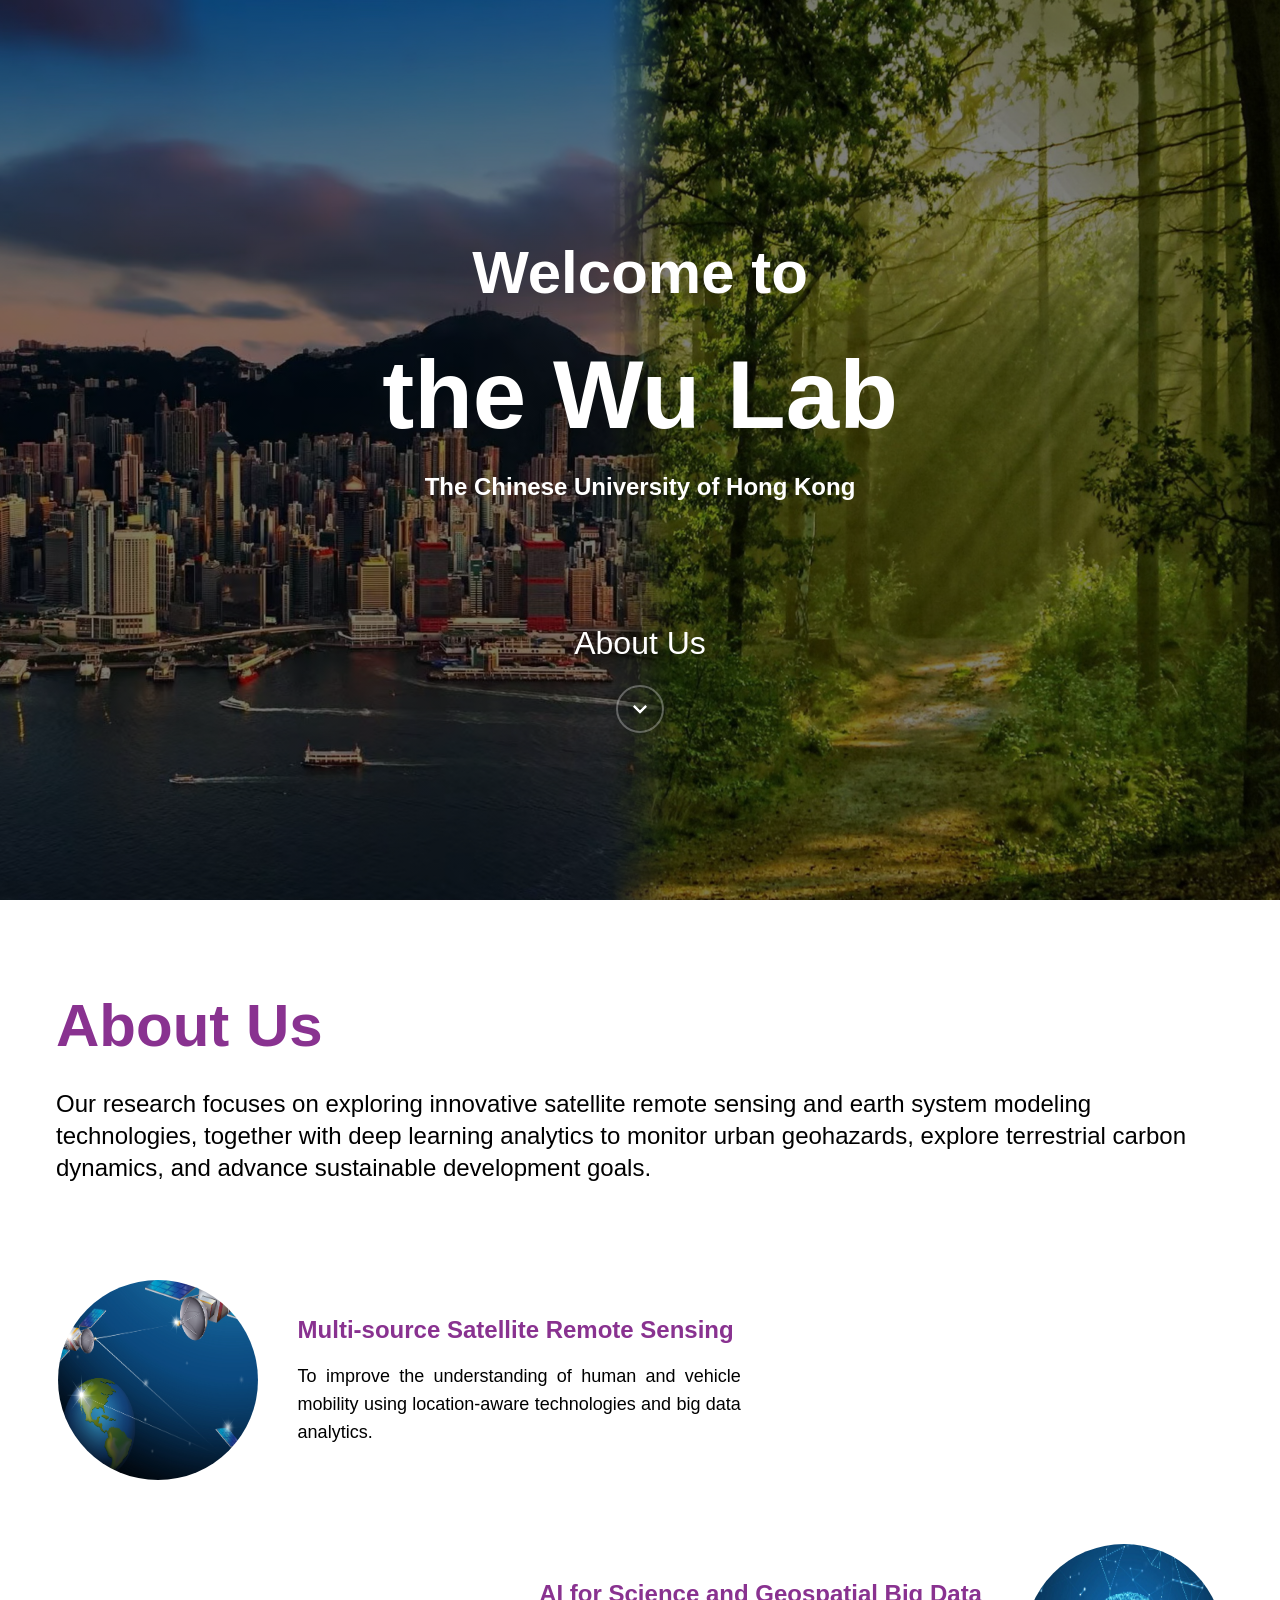
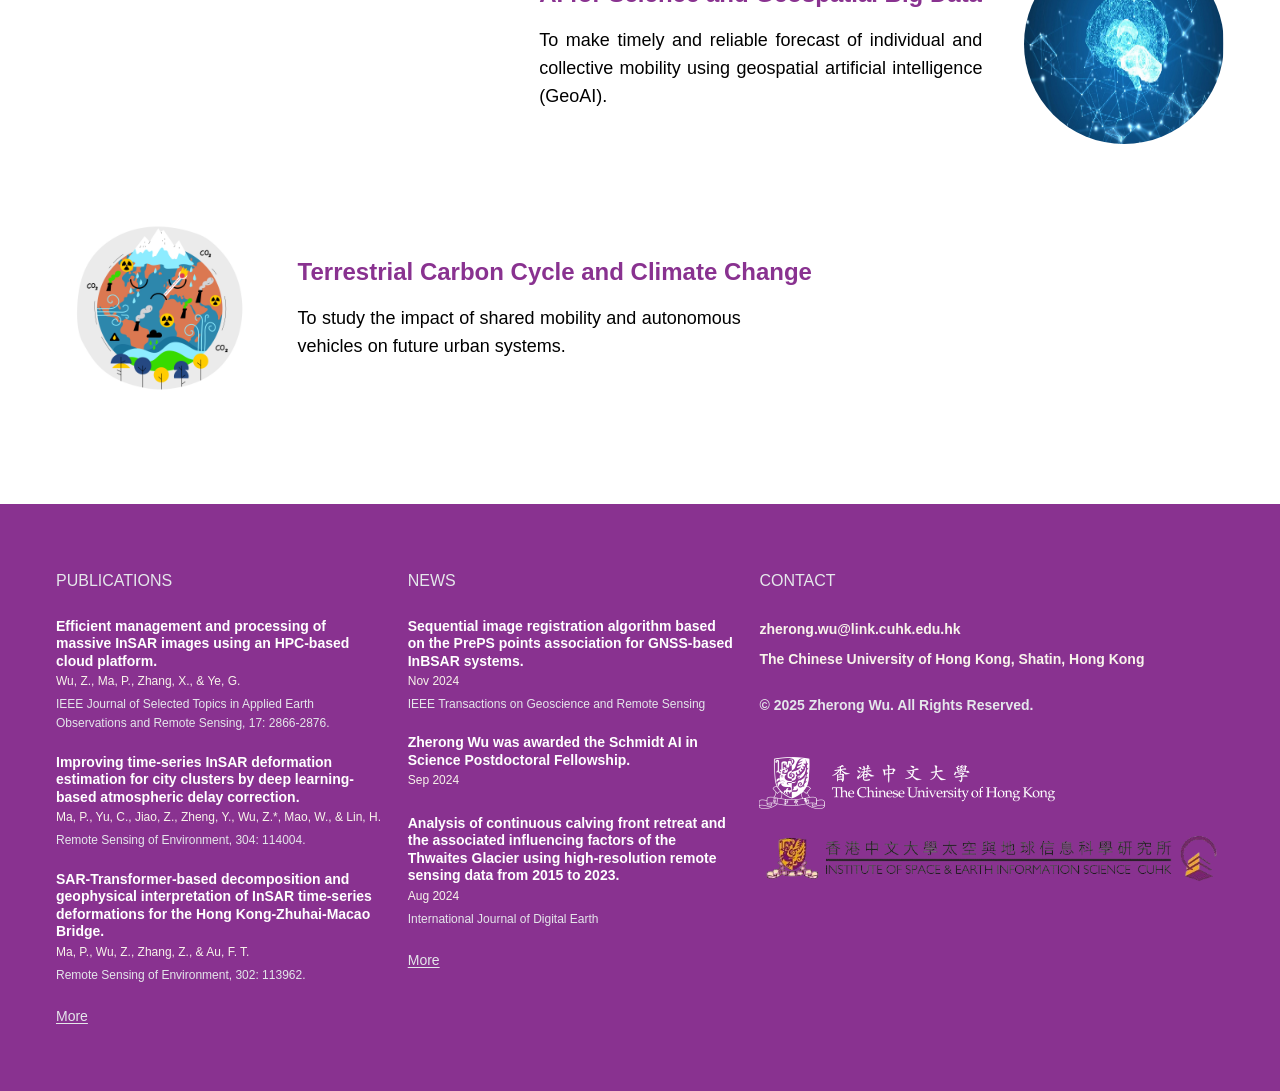
==== commit bfab1237: "Update index.html" ====
--- a/index.html
+++ b/index.html
@@ -11,7 +11,7 @@
 </head>
 
 <body>
-    <nav class="navbar">
+    <nav class="navbar" style="position: absolute; top: 0; width: 100%;">
         <div class="wrapper">
             <div class="content">
                 <div class="logo">
@@ -84,7 +84,7 @@
                 </div>
 
                 <div class="item">
-                    
+
                     <a href="#" class="image">
                         <img src="images/Terrestrial Carbon Cycle.jpg" alt="">
                     </a>
@@ -97,80 +97,89 @@
             </div>
     </section>
 
-    <footer class="footer">
-        <div class="wrapper">
-            <div class="content">
-                <div class="section">
-                    <h4>PUBLICATIONS</h4>
-                    <div class="item">
-                        <a href="#">
-                            <h4>Efficient management and processing of massive InSAR images using an HPC-based cloud
-                                platform.</h4>
-                        </a>
-                        <div class="authors">Wu, Z., Ma, P., Zhang, X., & Ye, G.</div>
-                        <div class="journal">IEEE Journal of Selected Topics in Applied Earth Observations and Remote
-                            Sensing, 17: 2866-2876.</div>
-                    </div>
-                    <div class="item">
-                        <a href="#">
-                            <h4>Improving time-series InSAR deformation estimation for city clusters by deep
-                                learning-based atmospheric delay correction.</h4>
-                        </a>
-                        <div class="authors">Ma, P., Yu, C., Jiao, Z., Zheng, Y., Wu, Z.*, Mao, W., & Lin, H.</div>
-                        <div class="journal">Remote Sensing of Environment, 304: 114004.</div>
-                    </div>
-                    <div class="item">
-                        <a href="#">
-                            <h4>SAR-Transformer-based decomposition and geophysical interpretation of InSAR time-series
-                                deformations for the Hong Kong-Zhuhai-Macao Bridge.</h4>
-                        </a>
-                        <div class="authors">Ma, P., Wu, Z., Zhang, Z., & Au, F. T.</div>
-                        <div class="journal">Remote Sensing of Environment, 302: 113962.</div>
-                    </div>
-                    <a href="#" class="more">More</a>
-                </div>
+    <footer class=" footer">
+                        <div class="wrapper">
+                            <div class="content">
+                                <div class="section">
+                                    <h4>PUBLICATIONS</h4>
+                                    <div class="item">
+                                        <a href="#">
+                                            <h4>Efficient management and processing of massive InSAR images using an
+                                                HPC-based cloud
+                                                platform.</h4>
+                                        </a>
+                                        <div class="authors">Wu, Z., Ma, P., Zhang, X., & Ye, G.</div>
+                                        <div class="journal">IEEE Journal of Selected Topics in Applied Earth
+                                            Observations and Remote
+                                            Sensing, 17: 2866-2876.</div>
+                                    </div>
+                                    <div class="item">
+                                        <a href="#">
+                                            <h4>Improving time-series InSAR deformation estimation for city clusters by
+                                                deep
+                                                learning-based atmospheric delay correction.</h4>
+                                        </a>
+                                        <div class="authors">Ma, P., Yu, C., Jiao, Z., Zheng, Y., Wu, Z.*, Mao, W., &
+                                            Lin, H.</div>
+                                        <div class="journal">Remote Sensing of Environment, 304: 114004.</div>
+                                    </div>
+                                    <div class="item">
+                                        <a href="#">
+                                            <h4>SAR-Transformer-based decomposition and geophysical interpretation of
+                                                InSAR time-series
+                                                deformations for the Hong Kong-Zhuhai-Macao Bridge.</h4>
+                                        </a>
+                                        <div class="authors">Ma, P., Wu, Z., Zhang, Z., & Au, F. T.</div>
+                                        <div class="journal">Remote Sensing of Environment, 302: 113962.</div>
+                                    </div>
+                                    <a href="#" class="more">More</a>
+                                </div>
 
-                <div class="section">
-                    <h4>NEWS</h4>
-                    <div class="item">
-                        <a href="#">
-                            <h4> Sequential image registration algorithm based on the PrePS points association for
-                                GNSS-based InBSAR systems.</h4>
-                        </a>
-                        <div class="date">Nov 2024</div>
-                        <div class="journal">IEEE Transactions on Geoscience and Remote Sensing</div>
-                    </div>
-                    <div class="item">
-                        <a href="#">
-                            <h4>Zherong Wu was awarded the Schmidt AI in Science Postdoctoral Fellowship.</h4>
-                        </a>
-                        <div class="date">Sep 2024</div>
-                    </div>
-                    <div class="item">
-                        <a href="#">
-                            <h4> Analysis of continuous calving front retreat and the associated influencing factors of
-                                the Thwaites Glacier using high-resolution remote sensing data from 2015 to 2023.</h4>
-                        </a>
-                        <div class="date">Aug 2024</div>
-                        <div class="journal">International Journal of Digital Earth</div>
-                    </div>
-                    <a href="#" class="more">More</a>
-                </div>
+                                <div class="section">
+                                    <h4>NEWS</h4>
+                                    <div class="item">
+                                        <a href="#">
+                                            <h4> Sequential image registration algorithm based on the PrePS points
+                                                association for
+                                                GNSS-based InBSAR systems.</h4>
+                                        </a>
+                                        <div class="date">Nov 2024</div>
+                                        <div class="journal">IEEE Transactions on Geoscience and Remote Sensing</div>
+                                    </div>
+                                    <div class="item">
+                                        <a href="#">
+                                            <h4>Zherong Wu was awarded the Schmidt AI in Science Postdoctoral
+                                                Fellowship.</h4>
+                                        </a>
+                                        <div class="date">Sep 2024</div>
+                                    </div>
+                                    <div class="item">
+                                        <a href="#">
+                                            <h4> Analysis of continuous calving front retreat and the associated
+                                                influencing factors of
+                                                the Thwaites Glacier using high-resolution remote sensing data from 2015
+                                                to 2023.</h4>
+                                        </a>
+                                        <div class="date">Aug 2024</div>
+                                        <div class="journal">International Journal of Digital Earth</div>
+                                    </div>
+                                    <a href="#" class="more">More</a>
+                                </div>
 
-                <div class="section">
-                    <h4>CONTACT</h4>
-                    <a href="#" class="email">zherong.wu@link.cuhk.edu.hk</a>
-                    <p class="address"> The Chinese University of Hong Kong, Shatin, Hong Kong</p>
-                    <div class="copyright">© 2025 Zherong Wu. All Rights Reserved.</div>
-                    <div class="logos">
-                        <a href="#"><img src="images/Logo1.png" alt=""></a>
-                        <a href="#"><img src="images/ISEIS-remove.png" alt=""></a>
-                    </div>
-                </div>
-            </div>
-        </div>
-    </footer>
-    <script src="js/script.js"></script>
+                                <div class="section">
+                                    <h4>CONTACT</h4>
+                                    <a href="#" class="email">zherong.wu@link.cuhk.edu.hk</a>
+                                    <p class="address"> The Chinese University of Hong Kong, Shatin, Hong Kong</p>
+                                    <div class="copyright">© 2025 Zherong Wu. All Rights Reserved.</div>
+                                    <div class="logos">
+                                        <a href="#"><img src="images/Logo1.png" alt=""></a>
+                                        <a href="#"><img src="images/ISEIS-remove.png" alt=""></a>
+                                    </div>
+                                </div>
+                            </div>
+                        </div>
+                        </footer>
+                        <script src="js/script.js"></script>
 </body>
 
 </html>
--- a/css/common.css
+++ b/css/common.css
@@ -1,3 +1,37 @@
+:root {
+    /* 主色调 */
+    --color-primary: #893290;
+    --color-primary-light: #D4A6E3;
+    --color-primary-dark: #6B2C8A;
+    
+    /* 文本颜色 */
+    --color-text: #212121;
+    --color-text-light: rgba(0, 0, 0, 0.88);
+    --color-text-lighter: rgba(0, 0, 0, 0.25);
+    --color-text-white: #fff;
+    --color-text-gray: #666;
+    --color-text-light-gray: #e5e7eb;
+    --color-text-cream: #f8f4eb;
+    
+    /* 链接颜色 */
+    --color-link: #69c0ff;
+    --color-error: #b31b1b;
+    --color-wine: #5e0000;
+    
+    /* 边框颜色 */
+    --color-border: #d9d9d9;
+    --color-border-light: rgba(255, 255, 255, 0.1);
+    
+    /* 背景颜色 */
+    --color-bg-hover: rgba(255, 255, 255, 0.05);
+    --color-bg-modal: rgba(0, 0, 0, 0.45);
+    
+    /* 阴影颜色 */
+    --color-shadow: rgba(0, 0, 0, 0.1);
+    --color-shadow-light: rgba(0, 0, 0, 0.02);
+    --color-shadow-modal: rgba(0, 0, 0, 0.08);
+}
+
 * {
     margin: 0;
     padding: 0;
@@ -27,7 +61,7 @@
     font-family: DM Sans,sans-serif;
     position: relative;
     padding: 1rem 2rem;
-    background-color: #893290;
+    background-color: var(--color-primary);
 }
 
 .navbar .content {
@@ -47,26 +81,26 @@
 }
 
 .navbar .logo h1{
-    color: #fff;
+    color: var(--color-text-white);
     font-weight: 400;
 }
 
 .navbar .nav {
     display: flex;
     gap: 2rem;
-    background-color: #893290;
+    background-color: var(--color-primary);
     transition: all 0.3s ease-in-out;
 }
 
 .navbar .nav a {
     font-size: 1.465rem;
     line-height: 1.75rem;
-    color: #e5e7eb;
+    color: var(--color-text-light-gray);
     transition: all 0.3s ease;
 }
 
 .navbar .nav a:hover {
-    color: #69c0ff;
+    color: var(--color-link);
 }
 
 .navbar .menu {
@@ -86,14 +120,14 @@
 .navbar .menu span {
     width: 100%;
     height: 3px;
-    background-color: #e5e7eb;
+    background-color: var(--color-text-light-gray);
     transition: all 0.3s ease-in-out;
 }
 
 .footer {
     padding: 4rem 0;
-    background-color: #893290;
-    color: #e5e7eb;
+    background-color: var(--color-primary);
+    color: var(--color-text-light-gray);
 }
 
 .footer .content {
--- a/css/index.css
+++ b/css/index.css
@@ -8,7 +8,7 @@
     height: 100vh;
     text-align: center;
     color: #fff;
-    background-image: linear-gradient(rgba(0, 0, 0, 0.5), rgba(0, 0, 0, 0.5)), url('../images/zy.jpg');
+    background-image: linear-gradient(rgba(0, 0, 0, 0.5), rgba(0, 0, 0, 0.5)), url('../images/banner.jpg');
     background-size: cover;
     background-position: center;
     background-repeat: no-repeat;
@@ -203,6 +203,7 @@
     font-size: 1.5rem;
     line-height: 2rem;
     font-weight: 700;
+    text-align: left;
     color: #893290;
     white-space: nowrap;
 }
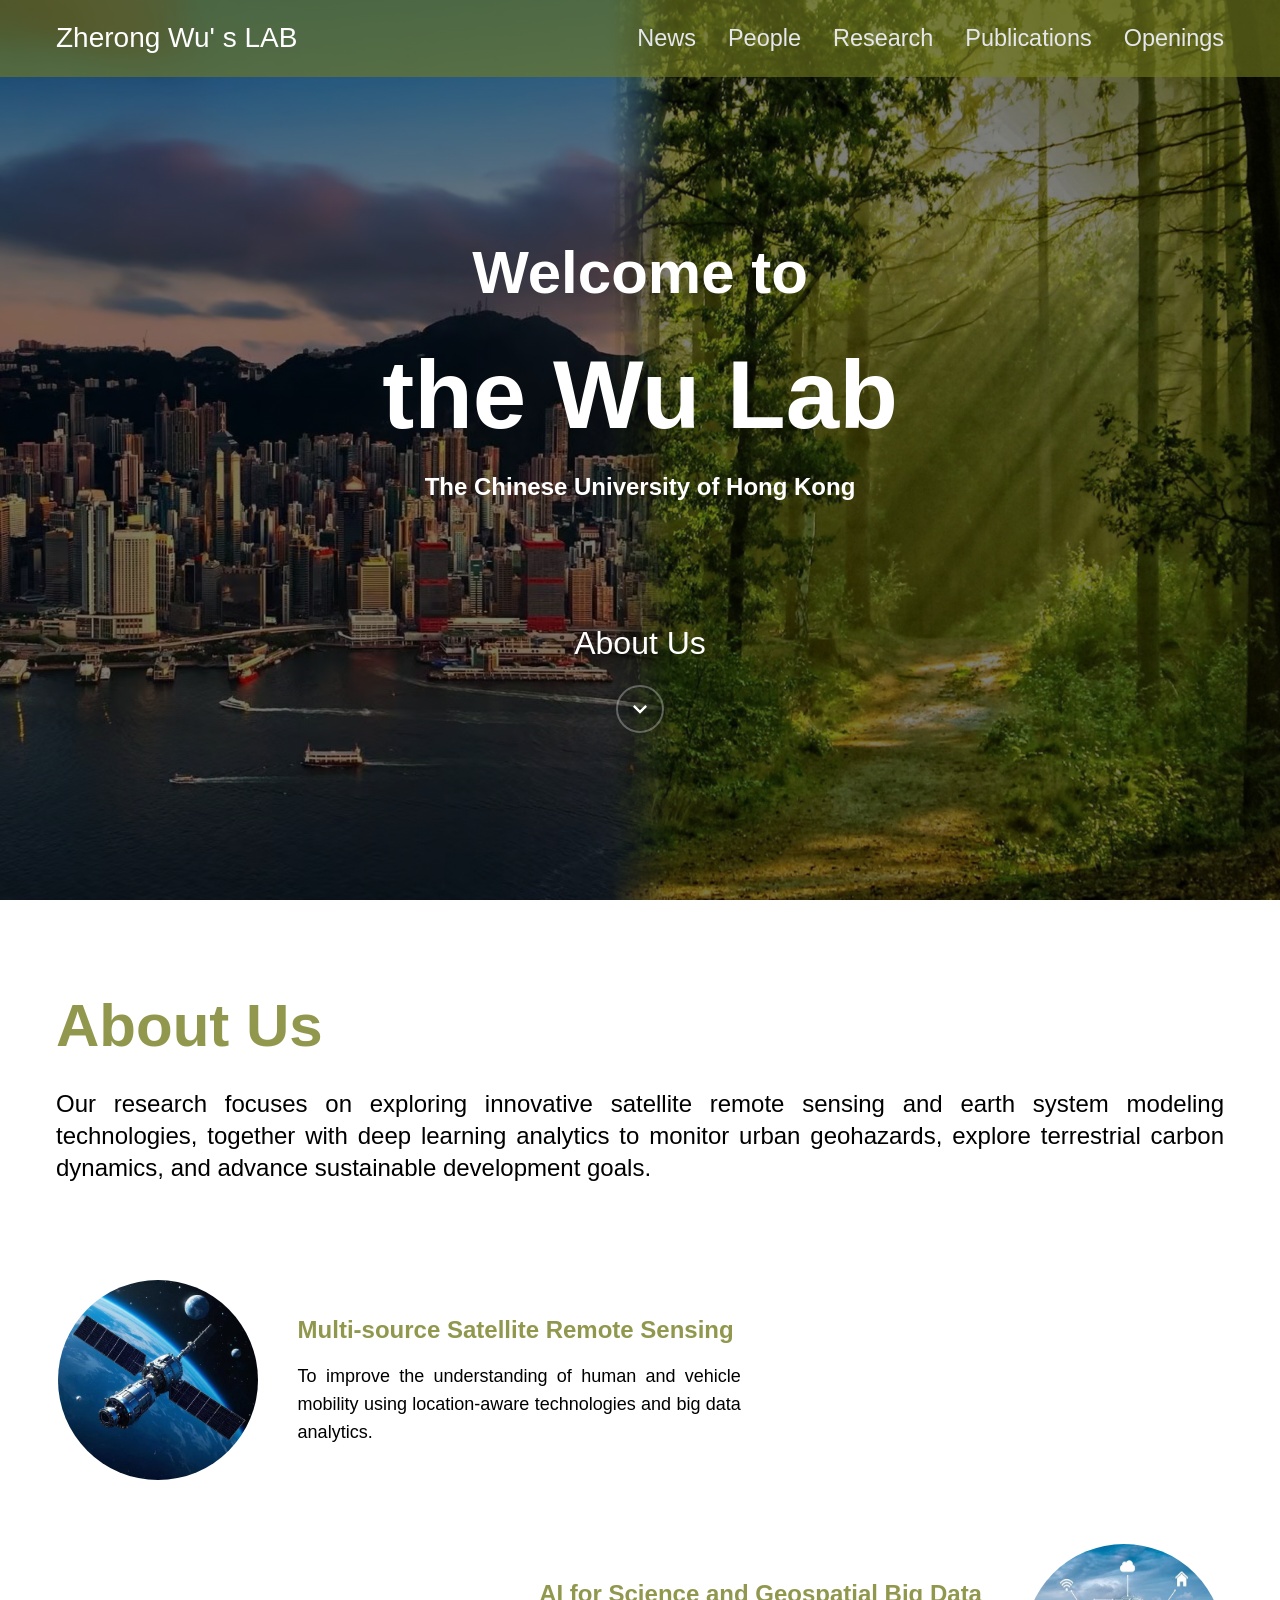
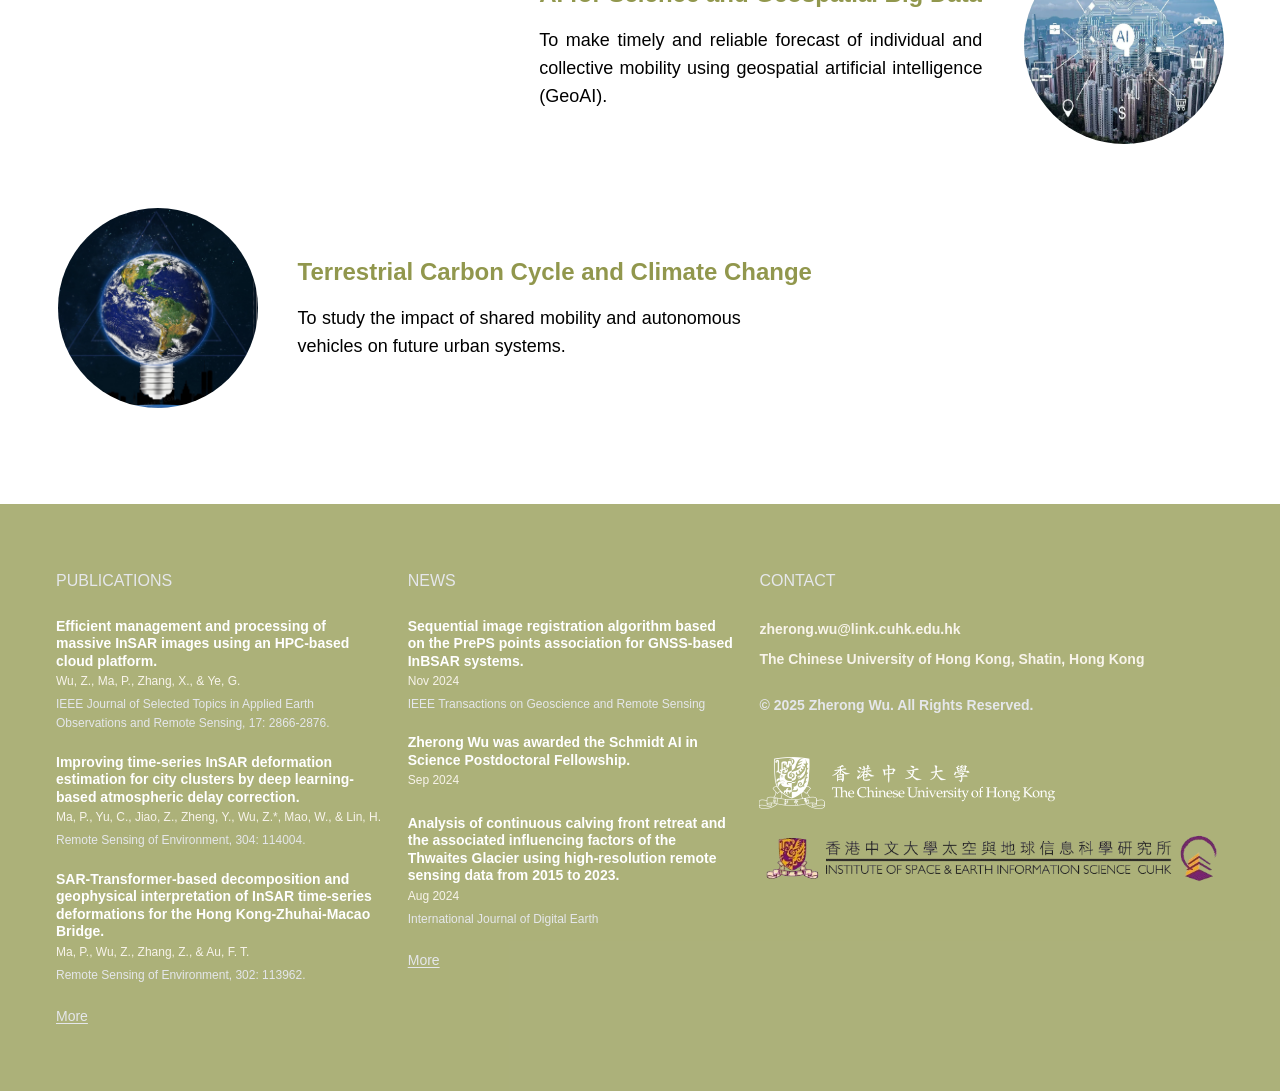
==== commit 8802be63: "Add files via upload" ====
--- a/index.html
+++ b/index.html
@@ -25,11 +25,19 @@
                     <span></span>
                 </button>
                 <ul class="nav">
-                    <li><a href="news.html">News</a></li>
-                    <li><a href="people.html">People</a></li>
-                    <li><a href="research.html">Research</a></li>
-                    <li><a href="publications.html">Publications</a></li>
-                    <li><a href="openings.html">Openings</a></li>
+                    <li><a href="news.html" class="nav-item">News</a>
+
+                    </li>
+                    <li>
+                        <a href="people.html" class="nav-item">People</a>
+                        <ul class="sub-nav">
+                            <li><a href="principle.html">Principle</a></li>
+                            <li><a href="members.html">Lab Members</a></li>
+                        </ul>
+                    </li>
+                    <li><a href="research.html" class="nav-item">Research</a></li>
+                    <li><a href="publications.html" class="nav-item">Publications</a></li>
+                    <li><a href="openings.html" class="nav-item">Openings</a></li>
                 </ul>
             </div>
         </div>
@@ -79,14 +87,14 @@
                             artificial intelligence (GeoAI).</p>
                     </div>
                     <a href="#" class="image">
-                        <img src="images/test.png" alt="">
+                        <img src="images/Smart city.jpg" alt="">
                     </a>
                 </div>
 
                 <div class="item">
 
                     <a href="#" class="image">
-                        <img src="images/Terrestrial Carbon Cycle.jpg" alt="">
+                        <img src="images/Carbon Cycle.jpg" alt="">
                     </a>
                     <div class="content">
                         <h3>Terrestrial Carbon Cycle and Climate Change</h3>
@@ -182,4 +190,4 @@
                         <script src="js/script.js"></script>
 </body>
 
-</html>
+</html>
--- a/css/common.css
+++ b/css/common.css
@@ -1,6 +1,6 @@
 :root {
     /* 主色调 */
-    --color-primary: #893290;
+    --color-primary:  rgba(117, 125, 33, 0.6);
     --color-primary-light: #D4A6E3;
     --color-primary-dark: #6B2C8A;
     
@@ -88,7 +88,6 @@
 .navbar .nav {
     display: flex;
     gap: 2rem;
-    background-color: var(--color-primary);
     transition: all 0.3s ease-in-out;
 }
 
@@ -126,7 +125,8 @@
 
 .footer {
     padding: 4rem 0;
-    background-color: var(--color-primary);
+    /* background-color: var(--color-primary); */
+    background-color: rgba(117, 125, 33, 0.6);
     color: var(--color-text-light-gray);
 }
 
@@ -219,6 +219,36 @@
     height: 52px;
 }
 
+
+
+.nav li {
+    position: relative; 
+}
+
+.sub-nav {
+    display: none;
+    position: absolute;
+    top: 100%;
+    left: 0;
+    background-color: rgb(172, 177, 122);
+    padding: 0.5rem 0;
+    z-index: 100; 
+}
+
+.nav li:hover .sub-nav {
+    display: block;
+}
+
+.sub-nav li {
+    width: 100%;
+}
+
+.sub-nav a {
+    display: inline-block;
+    width: 100%;
+    padding: 10px 20px;
+    white-space: nowrap; 
+}
 @media (max-width: 768px) {
     .footer .content {
         flex-direction: column;
@@ -292,4 +322,41 @@
     .navbar .menu.active span:nth-child(3) {
         transform: translateY(-9px) rotate(-45deg);
     }
-}
+
+    .sub-nav {
+        position: static;
+        display: none;
+        padding: 0;
+        border: none;
+        background-color: #893290;
+        box-shadow: none;
+    }
+
+    .nav li.active .sub-nav {
+        display: block;
+    }
+
+    .nav li {
+        width: 100%;
+    }
+
+    .sub-nav a {
+        padding: 10px 15px;
+        color: var(--color-text);
+        transition: background-color 0.3s;
+        white-space: nowrap;
+    }
+
+    .sub-nav a:hover {
+        background-color: rgba(137, 50, 144, 0.2);
+        color: var(--color-link);
+    }
+
+    .navbar .nav li {
+        cursor: pointer;
+    }
+
+    .navbar .nav li.active .sub-nav {
+        display: block;
+    }
+}
--- a/css/index.css
+++ b/css/index.css
@@ -1,3 +1,9 @@
+.navbar {
+    background-color: rgba(117, 125, 33, 0.6);
+    z-index: 10;
+} 
+
+
 /*  */
 .banner {
     font-family: DM Sans,sans-serif;
@@ -144,17 +150,18 @@
     margin-bottom: 2rem;
     font-size: 3.75rem;
     line-height: 1;
-    color: #893290;
+    color: rgba(117, 125, 33, 0.8);
 }
 
 .about .intro p {
     font-size: 1.5rem;
     line-height: 2rem;
-    color: #893290;
+    text-align: justify;
+    color: rgba(117, 125, 33, 0.8);
 }
 
 .about .intro .link {
-    color: #D4A6E3;
+    color: rgba(117, 125, 33, 0.6);
 }
 
 .about .grid {
@@ -204,7 +211,7 @@
     line-height: 2rem;
     font-weight: 700;
     text-align: left;
-    color: #893290;
+    color: rgba(117, 125, 33, 0.8);
     white-space: nowrap;
 }
 
@@ -339,4 +346,5 @@
         width: 90px;
         height: 90px;
     }
-} 
+}
+
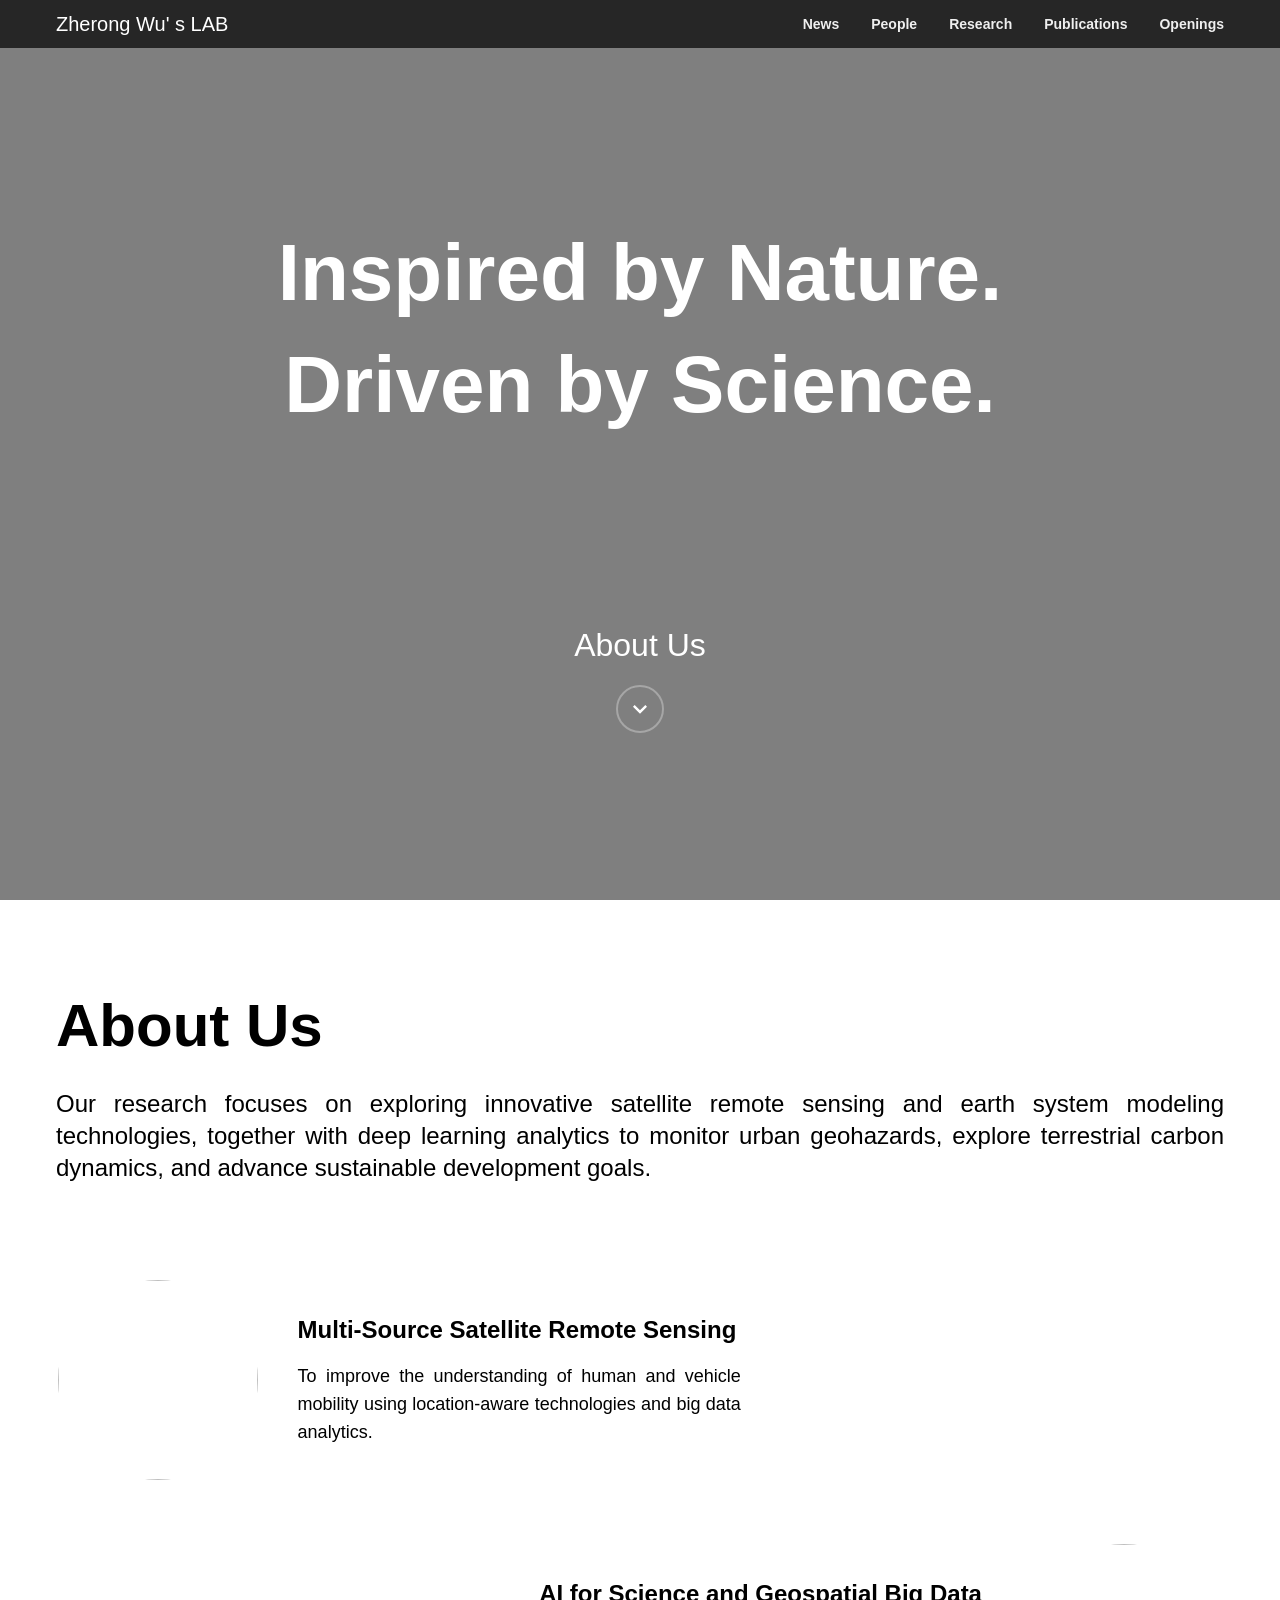
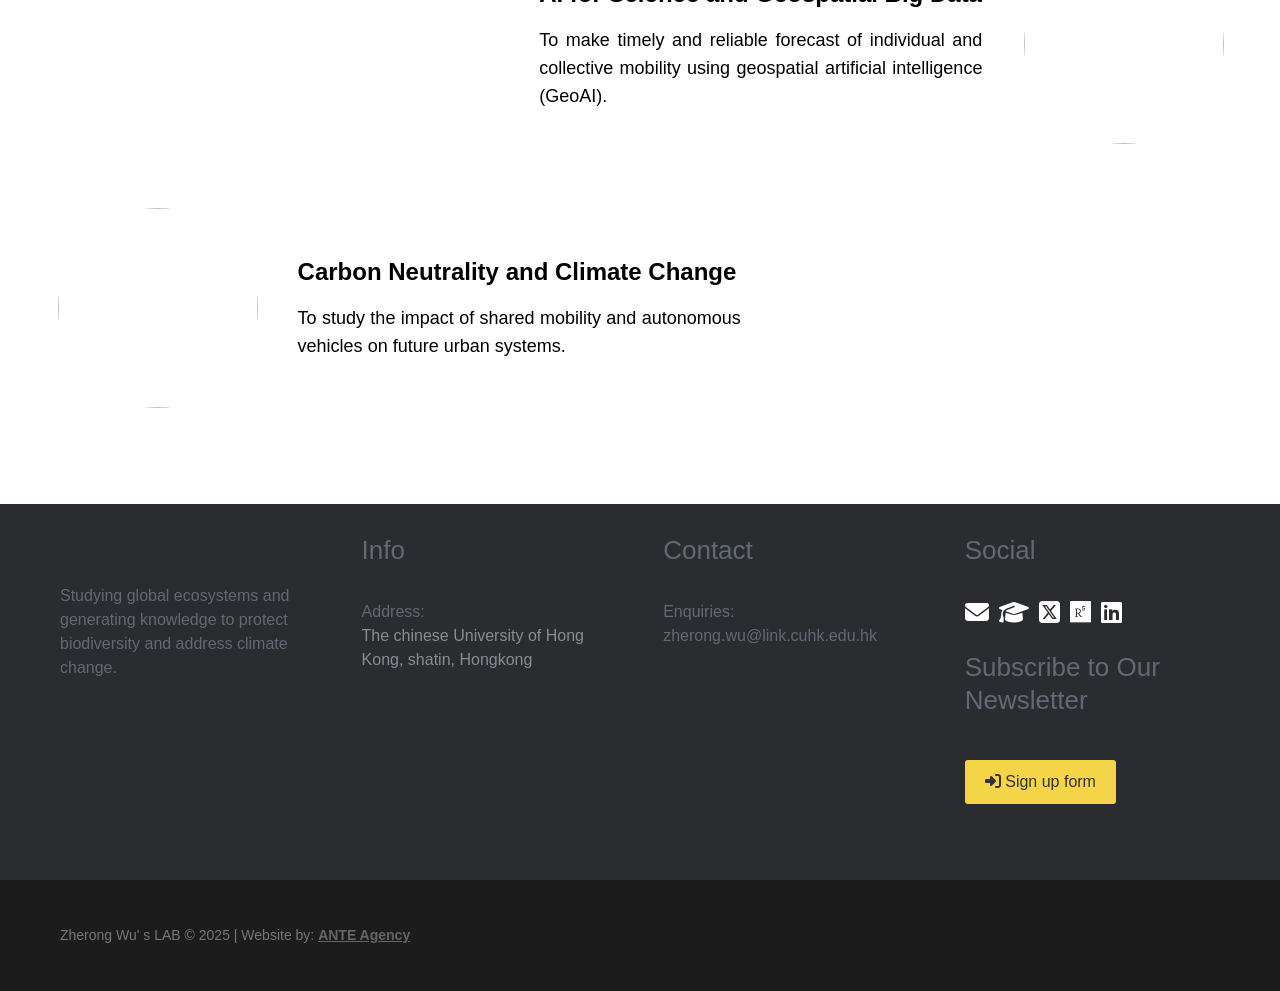
==== commit 0db04b37: "Add files via upload" ====
--- a/index.html
+++ b/index.html
@@ -8,10 +8,11 @@
     <link rel="stylesheet" href="css/all.css">
     <link rel="stylesheet" href="css/common.css">
     <link rel="stylesheet" href="css/index.css">
+    <link rel="stylesheet" href="https://cdnjs.cloudflare.com/ajax/libs/animate.css/4.1.1/animate.min.css">
 </head>
 
 <body>
-    <nav class="navbar" style="position: absolute; top: 0; width: 100%;">
+    <nav class="navbar">
         <div class="wrapper">
             <div class="content">
                 <div class="logo">
@@ -25,13 +26,11 @@
                     <span></span>
                 </button>
                 <ul class="nav">
-                    <li><a href="news.html" class="nav-item">News</a>
-
-                    </li>
+                    <li><a href="news.html" class="nav-item">News</a></li>
                     <li>
-                        <a href="people.html" class="nav-item">People</a>
+                        <a href="javascript:void(0)" class="nav-item">People</a>
                         <ul class="sub-nav">
-                            <li><a href="principle.html">Principle</a></li>
+                            <li><a href="people.html">Principle</a></li>
                             <li><a href="members.html">Lab Members</a></li>
                         </ul>
                     </li>
@@ -46,9 +45,8 @@
     <section class="banner">
         <div class="content">
             <div class="title">
-                <h2>Welcome to</h2>
-                <h1>the Wu Lab</h1>
-                <h3>The Chinese University of Hong Kong</h3>
+                <h1 class="animate__animated animate__fadeInDown animate__fast">Inspired by Nature.</h1>
+                <h1 class="animate__animated animate__fadeInDown animate__delay-1s">Driven by Science.</h1>
             </div>
             <a href="#" class="btn">
                 <span>About Us</span>
@@ -74,7 +72,7 @@
                         <img src="images/Satellite Remote Sensing.jpg" alt="">
                     </a>
                     <div class="content">
-                        <h3>Multi-source Satellite Remote Sensing</h3>
+                        <h3>Multi-Source Satellite Remote Sensing</h3>
                         <p>To improve the understanding of human and vehicle mobility using location-aware technologies
                             and big data analytics.</p>
                     </div>
@@ -87,107 +85,116 @@
                             artificial intelligence (GeoAI).</p>
                     </div>
                     <a href="#" class="image">
-                        <img src="images/Smart city.jpg" alt="">
+                        <img src="images/AI4.png" alt="">
                     </a>
                 </div>
 
                 <div class="item">
-
                     <a href="#" class="image">
                         <img src="images/Carbon Cycle.jpg" alt="">
                     </a>
                     <div class="content">
-                        <h3>Terrestrial Carbon Cycle and Climate Change</h3>
-                        <p ">To study the
-                            impact of shared mobility and autonomous vehicles on future urban systems.</p>
-                    </div>
-                </div>
-            </div>
+                        <h3>Carbon Neutrality and Climate Change</h3>
+                        <p>To study the impact of shared mobility and autonomous vehicles on future urban systems.</p>
+                    </div>
+                </div>
+            </div>
+        </div>
     </section>
 
-    <footer class=" footer">
-                        <div class="wrapper">
-                            <div class="content">
-                                <div class="section">
-                                    <h4>PUBLICATIONS</h4>
-                                    <div class="item">
-                                        <a href="#">
-                                            <h4>Efficient management and processing of massive InSAR images using an
-                                                HPC-based cloud
-                                                platform.</h4>
-                                        </a>
-                                        <div class="authors">Wu, Z., Ma, P., Zhang, X., & Ye, G.</div>
-                                        <div class="journal">IEEE Journal of Selected Topics in Applied Earth
-                                            Observations and Remote
-                                            Sensing, 17: 2866-2876.</div>
-                                    </div>
-                                    <div class="item">
-                                        <a href="#">
-                                            <h4>Improving time-series InSAR deformation estimation for city clusters by
-                                                deep
-                                                learning-based atmospheric delay correction.</h4>
-                                        </a>
-                                        <div class="authors">Ma, P., Yu, C., Jiao, Z., Zheng, Y., Wu, Z.*, Mao, W., &
-                                            Lin, H.</div>
-                                        <div class="journal">Remote Sensing of Environment, 304: 114004.</div>
-                                    </div>
-                                    <div class="item">
-                                        <a href="#">
-                                            <h4>SAR-Transformer-based decomposition and geophysical interpretation of
-                                                InSAR time-series
-                                                deformations for the Hong Kong-Zhuhai-Macao Bridge.</h4>
-                                        </a>
-                                        <div class="authors">Ma, P., Wu, Z., Zhang, Z., & Au, F. T.</div>
-                                        <div class="journal">Remote Sensing of Environment, 302: 113962.</div>
-                                    </div>
-                                    <a href="#" class="more">More</a>
-                                </div>
-
-                                <div class="section">
-                                    <h4>NEWS</h4>
-                                    <div class="item">
-                                        <a href="#">
-                                            <h4> Sequential image registration algorithm based on the PrePS points
-                                                association for
-                                                GNSS-based InBSAR systems.</h4>
-                                        </a>
-                                        <div class="date">Nov 2024</div>
-                                        <div class="journal">IEEE Transactions on Geoscience and Remote Sensing</div>
-                                    </div>
-                                    <div class="item">
-                                        <a href="#">
-                                            <h4>Zherong Wu was awarded the Schmidt AI in Science Postdoctoral
-                                                Fellowship.</h4>
-                                        </a>
-                                        <div class="date">Sep 2024</div>
-                                    </div>
-                                    <div class="item">
-                                        <a href="#">
-                                            <h4> Analysis of continuous calving front retreat and the associated
-                                                influencing factors of
-                                                the Thwaites Glacier using high-resolution remote sensing data from 2015
-                                                to 2023.</h4>
-                                        </a>
-                                        <div class="date">Aug 2024</div>
-                                        <div class="journal">International Journal of Digital Earth</div>
-                                    </div>
-                                    <a href="#" class="more">More</a>
-                                </div>
-
-                                <div class="section">
-                                    <h4>CONTACT</h4>
-                                    <a href="#" class="email">zherong.wu@link.cuhk.edu.hk</a>
-                                    <p class="address"> The Chinese University of Hong Kong, Shatin, Hong Kong</p>
-                                    <div class="copyright">© 2025 Zherong Wu. All Rights Reserved.</div>
-                                    <div class="logos">
-                                        <a href="#"><img src="images/Logo1.png" alt=""></a>
-                                        <a href="#"><img src="images/ISEIS-remove.png" alt=""></a>
-                                    </div>
-                                </div>
+    <footer class="footer">
+        <div class="container">
+            <div class="footer-content">
+                <div class="footer-column">
+                    <div class="footer-block logo-block">
+                        <a href="#" class="footer-link">
+                            <img width="230" src="images/Logo1.png" alt="">
+                        </a>
+                    </div>
+                    <div class="footer-block">
+                        <div class="footer-text">
+                            <p>Studying global ecosystems and generating knowledge to protect biodiversity and address climate change.</p>
+                        </div>
+                    </div>
+                </div>
+
+                <div class="footer-column">
+                    <div class="footer-block">
+                        <h4 class="footer-title">Info</h4>
+                        <div class="footer-text">
+                            <p>Address:<br>
+                                <a href="#">The chinese University of Hong Kong, shatin, Hongkong</a>
+                            </p>
+                        </div>
+                    </div>
+                </div>
+
+                <div class="footer-column">
+                    <div class="footer-block">
+                        <h4 class="footer-title">Contact</h4>
+                        <div class="footer-text">
+                            <p>Enquiries:<br>zherong.wu@link.cuhk.edu.hk</p>
+                        </div>
+                    </div>
+                </div>
+
+                <div class="footer-column">
+                    <div class="footer-block">
+                        <h4 class="footer-title">Social</h4>
+                        <div class="footer-text">
+                            <ul class="social-list">
+                                <li class="social-item">
+                                    <a class="footer-link social-icon" href="mailto:zherong.wu@cornell.edu">
+                                        <i class="fas fa-envelope"></i>
+                                    </a>
+                                </li>
+                                <li class="social-item">
+                                    <a class="footer-link social-icon" href="https://scholar.google.com/citations?user=bjYPyj0AAAAJ&hl=en">
+                                        <i class="fas fa-graduation-cap"></i>
+                                    </a>
+                                </li>
+                                <li class="social-item">
+                                    <a class="footer-link social-icon" href="https://twitter.com/zherong_wu">
+                                        <i class="fab fa-square-x-twitter"></i>
+                                    </a>
+                                </li>
+                                <li class="social-item">
+                                    <a class="footer-link social-icon" href="https://www.researchgate.net/profile/Zherong-Wu-2">
+                                        <i class="fab fa-researchgate"></i>
+                                    </a>
+                                </li>
+                                <li class="social-item">
+                                    <a class="footer-link social-icon" href="http://linkedin.com/in/zherong-wu-646226275">
+                                        <i class="fab fa-linkedin"></i>
+                                    </a>
+                                </li>
+                            </ul>
+                        </div>
+                    </div>
+                    <div class="footer-block">
+                        <h4 class="footer-title">Subscribe to Our Newsletter</h4>
+                        <div class="footer-text">
+                            <div class="signup-wrapper">
+                                <a class="signup-btn" href="#" target="_blank">
+                                    <i class="fas fa-sign-in-alt"></i> Sign up form
+                                    
+                                </a>
                             </div>
                         </div>
-                        </footer>
-                        <script src="js/script.js"></script>
+                    </div>
+                </div>
+            </div>
+        </div>
+        <div class="footer-bottom">
+            <div class="container clearfix">
+                <div class="copyright">
+                    <p>Zherong Wu' s LAB © 2025 | Website by: <a href="#" target="_blank" class="footer-link">ANTE Agency</a></p>
+                </div>
+            </div>
+        </div>
+    </footer>
+
+    <script src="js/script.js"></script>
 </body>
 
 </html>
--- a/css/common.css
+++ b/css/common.css
@@ -1,9 +1,9 @@
 :root {
     /* 主色调 */
-    --color-primary:  rgba(117, 125, 33, 0.6);
+    --color-primary: rgba(117, 125, 33, 0.6);
     --color-primary-light: #D4A6E3;
     --color-primary-dark: #6B2C8A;
-    
+
     /* 文本颜色 */
     --color-text: #212121;
     --color-text-light: rgba(0, 0, 0, 0.88);
@@ -12,20 +12,21 @@
     --color-text-gray: #666;
     --color-text-light-gray: #e5e7eb;
     --color-text-cream: #f8f4eb;
-    
+
     /* 链接颜色 */
     --color-link: #69c0ff;
+    --color-link: #fddc70;
     --color-error: #b31b1b;
     --color-wine: #5e0000;
-    
+
     /* 边框颜色 */
     --color-border: #d9d9d9;
     --color-border-light: rgba(255, 255, 255, 0.1);
-    
+
     /* 背景颜色 */
     --color-bg-hover: rgba(255, 255, 255, 0.05);
     --color-bg-modal: rgba(0, 0, 0, 0.45);
-    
+
     /* 阴影颜色 */
     --color-shadow: rgba(0, 0, 0, 0.1);
     --color-shadow-light: rgba(0, 0, 0, 0.02);
@@ -38,9 +39,14 @@
     box-sizing: border-box;
 }
 
+* {
+    font-family: 'Open Sans', sans-serif;
+}
+
 body {
-    font-family: Georgia, Arial, sans-serif;
-    line-height: 1.6;
+    /* font-family: Georgia, Arial, sans-serif; */
+    font-family: 'Open Sans', sans-serif;
+    line-height: 1.5;
 }
 
 a {
@@ -58,10 +64,17 @@
 }
 
 .navbar {
-    font-family: DM Sans,sans-serif;
+    /* font-family: DM Sans, sans-serif; */
     position: relative;
-    padding: 1rem 2rem;
-    background-color: var(--color-primary);
+    padding: 0rem 2rem;
+    background-color: rgba(0, 0, 0, .7) !important;
+}
+
+.navbar {
+    position: fixed;
+    width: 100%;
+    top: 0;
+    z-index: 1020;
 }
 
 .navbar .content {
@@ -80,8 +93,10 @@
     height: 54px;
 }
 
-.navbar .logo h1{
+.navbar .logo h1 {
     color: var(--color-text-white);
+    color: #ffffff;
+    font-size: 20px;
     font-weight: 400;
 }
 
@@ -93,9 +108,15 @@
 
 .navbar .nav a {
     font-size: 1.465rem;
+    font-size: 14px;
+    font-weight: 600;
+    color: rgba(255, 255, 255, 0.93);
     line-height: 1.75rem;
-    color: var(--color-text-light-gray);
+    line-height: 48px;
     transition: all 0.3s ease;
+}
+.navbar .nav a.active{
+    color: var(--color-link);
 }
 
 .navbar .nav a:hover {
@@ -124,115 +145,137 @@
 }
 
 .footer {
-    padding: 4rem 0;
-    /* background-color: var(--color-primary); */
-    background-color: rgba(117, 125, 33, 0.6);
-    color: var(--color-text-light-gray);
-}
-
-.footer .content {
+    background-color: #2a2c2f;
+    color: #ffffff;
+    
+}
+
+.footer .container {
+    max-width: 1200px;
+    padding: 1.875rem 1.25rem;
+    margin: 0 auto;
+}
+
+.footer-content {
     display: flex;
-    gap: 1.5rem;
-}
-
-.footer .section {
+    flex-wrap: wrap;
+    justify-content: space-between;
+}
+
+.footer-column {
+    width: 22%;
+    margin-bottom: 1.25rem;
+}
+
+.footer-block {
+    margin-bottom: 1.6rem;
+}
+
+.footer-title {
+    color: #616a74;
+    font-weight: 400;
+    font-size: 1.625rem;
+    line-height: 1.3;
+    margin: 0 0 1.38rem;
+    padding-bottom: 0.625rem;
+}
+
+.footer-text p {
+    color: #616a74;
+    font-size: 1rem;
+    margin-bottom: 1rem;
+}
+
+.social-list{
+    line-height: 1.2;
+    margin-bottom: 0.5rem;
+}
+
+.footer-text  a{
+    color: #858d95;
+}
+
+
+
+.social-list {
+    padding-left: 0;
+    list-style: none;
     display: flex;
-    flex-direction: column;
-    flex: 1;
-    gap: 0.5rem;
-}
-
-.footer h4 {
-    margin-bottom: 1rem;
-    font-size: 1rem;
-    font-weight: 400;
-}
-
-.footer .item {
-    margin-bottom: 0.75rem;
-}
-
-.footer .item h4 {
-    margin-bottom: 0.125rem;
+    gap: 0.625rem;
+}
+
+.social-item {
+    display: inline-block;
+}
+
+.social-icon i {
+    color: #fff;
+    font-size: 1.5rem;
+}
+
+.signup-btn {
+    display: inline-block;
+    background-color: #f3d547;
+    color: #333 !important;
+    padding: 0.625rem 1.25rem;
+    border-radius: 3px;
+    margin-top: 0.625rem;
+}
+
+.signup-btn:hover {
+    background-color: #f7df6a;
+}
+
+.footer-bottom {
+    background-color: #1c1c1c;
+    padding: 0.9375rem 0;
+}
+
+.copyright {
+    text-align: left;
+    color: #777777;
     font-size: 0.875rem;
-    line-height: 1.25;
-    font-weight: bold;
-    color: #fff;
-    text-underline-offset: 4px;
-}
-
-.footer .item h4:hover {
+}
+
+.footer-link{
+    font-weight: 700;
+    color: #666;
     text-decoration: underline;
-}
-
-.footer .authors,
-.footer .date {
-    margin-bottom: 0.25rem;
-    font-size: 0.75rem;
-    color: #f8f4eb;
-}
-
-.footer .journal {
-    font-size: 0.75rem;
-    /* font-style: italic; */
-    font-weight: 300;
-}
-
-.footer .more {
-    font-size: 0.875rem;
-    /* font-style: italic; */
-    color: #e5e7eb;
-    text-decoration: underline;
-    text-underline-offset: 2px;
     transition: all 0.3s;
 }
 
-.footer .more:hover {
-    color: #69c0ff;
-}
-
-.footer .email,
-.footer .address {
-    font-size: 0.875rem;
-    font-weight: bold;
-    color: #f8f4eb;
-}
-
-.footer .email:hover {
-    text-decoration: underline;
-    text-underline-offset: 2px;
-}
-
-.footer .copyright {
-    margin: 1rem 0 2rem;
-    font-size: 0.875rem;
-    font-weight: bold;
-}
-
-.footer .logos {
-    display: flex;
-    flex-direction: column;
-    gap: 1rem;
-}
-
-.footer .logos img {
-    height: 52px;
-}
-
-
+.footer-link:hover{
+    color: #7b7b7b;
+}
+
+
+@media (max-width: 980px) {
+    .footer-column {
+        width: 47%;
+    }
+}
+
+@media (max-width: 767px) {
+    .footer-column {
+        width: 100%;
+    }
+}
 
 .nav li {
-    position: relative; 
+    position: relative;
 }
 
 .sub-nav {
     display: none;
     position: absolute;
-    top: 100%;
+    top: 48px;
     left: 0;
-    background-color: rgb(172, 177, 122);
+    /* background-color: rgb(172, 177, 122); */
+    background-color: rgba(0, 0, 0, .7);
     padding: 0.5rem 0;
-    z-index: 100; 
+    z-index: 100;
+    border-color: #fddc70;
+    border-top: 3px solid #fddc70;
 }
 
 .nav li:hover .sub-nav {
@@ -246,13 +289,20 @@
 .sub-nav a {
     display: inline-block;
     width: 100%;
-    padding: 10px 20px;
-    white-space: nowrap; 
-}
+    padding: 0px 20px;
+    white-space: nowrap;
+    line-height: 24px !important;
+}
+
 @media (max-width: 768px) {
-    .footer .content {
-        flex-direction: column;
-        gap: 2.5rem;
+    .footer .footer-widgets {
+        flex-direction: column; /* Stack items vertically */
+        align-items: center; /* Center items */
+    }
+
+    .footer-widget {
+        margin: 10px 0; /* Margin for spacing */
+        text-align: center; /* Center text */
     }
 
     .navbar .menu {
@@ -268,8 +318,8 @@
         right: 0;
         padding: 0;
         gap: 0;
-        background-color: #893290;
-        box-shadow: 0 2px 5px rgba(0,0,0,0.2);
+        background-color: rgba(0, 0, 0, .7);
+        box-shadow: 0 2px 5px rgba(0, 0, 0, 0.2);
         opacity: 0;
         visibility: hidden;
         transform: translateY(-10px);
@@ -325,10 +375,9 @@
 
     .sub-nav {
         position: static;
-        display: none;
+        display: block;
         padding: 0;
         border: none;
-        background-color: #893290;
         box-shadow: none;
     }
 
@@ -359,4 +408,4 @@
     .navbar .nav li.active .sub-nav {
         display: block;
     }
-}
+}
--- a/css/index.css
+++ b/css/index.css
@@ -6,7 +6,6 @@
 
 /*  */
 .banner {
-    font-family: DM Sans,sans-serif;
     display: flex;
     align-items: flex-start;
     justify-content: center;
@@ -43,6 +42,7 @@
 .banner h1 {
     margin-bottom: 1rem;
     font-size: 6rem;
+    font-size: 5rem;
     line-height: 1.2;
     font-weight: 700;
 }
@@ -146,11 +146,11 @@
 }
 
 .about .intro h2 {
-    font-family: DM Sans,sans-serif;
     margin-bottom: 2rem;
     font-size: 3.75rem;
     line-height: 1;
     color: rgba(117, 125, 33, 0.8);
+    color: inherit;
 }
 
 .about .intro p {
@@ -158,6 +158,7 @@
     line-height: 2rem;
     text-align: justify;
     color: rgba(117, 125, 33, 0.8);
+    color: inherit;
 }
 
 .about .intro .link {
@@ -205,13 +206,13 @@
 }
 
 .about .grid h3 {
-    font-family: DM Sans,sans-serif;
     margin-bottom: 1rem;
     font-size: 1.5rem;
     line-height: 2rem;
     font-weight: 700;
     text-align: left;
     color: rgba(117, 125, 33, 0.8);
+    color: inherit;
     white-space: nowrap;
 }
 
